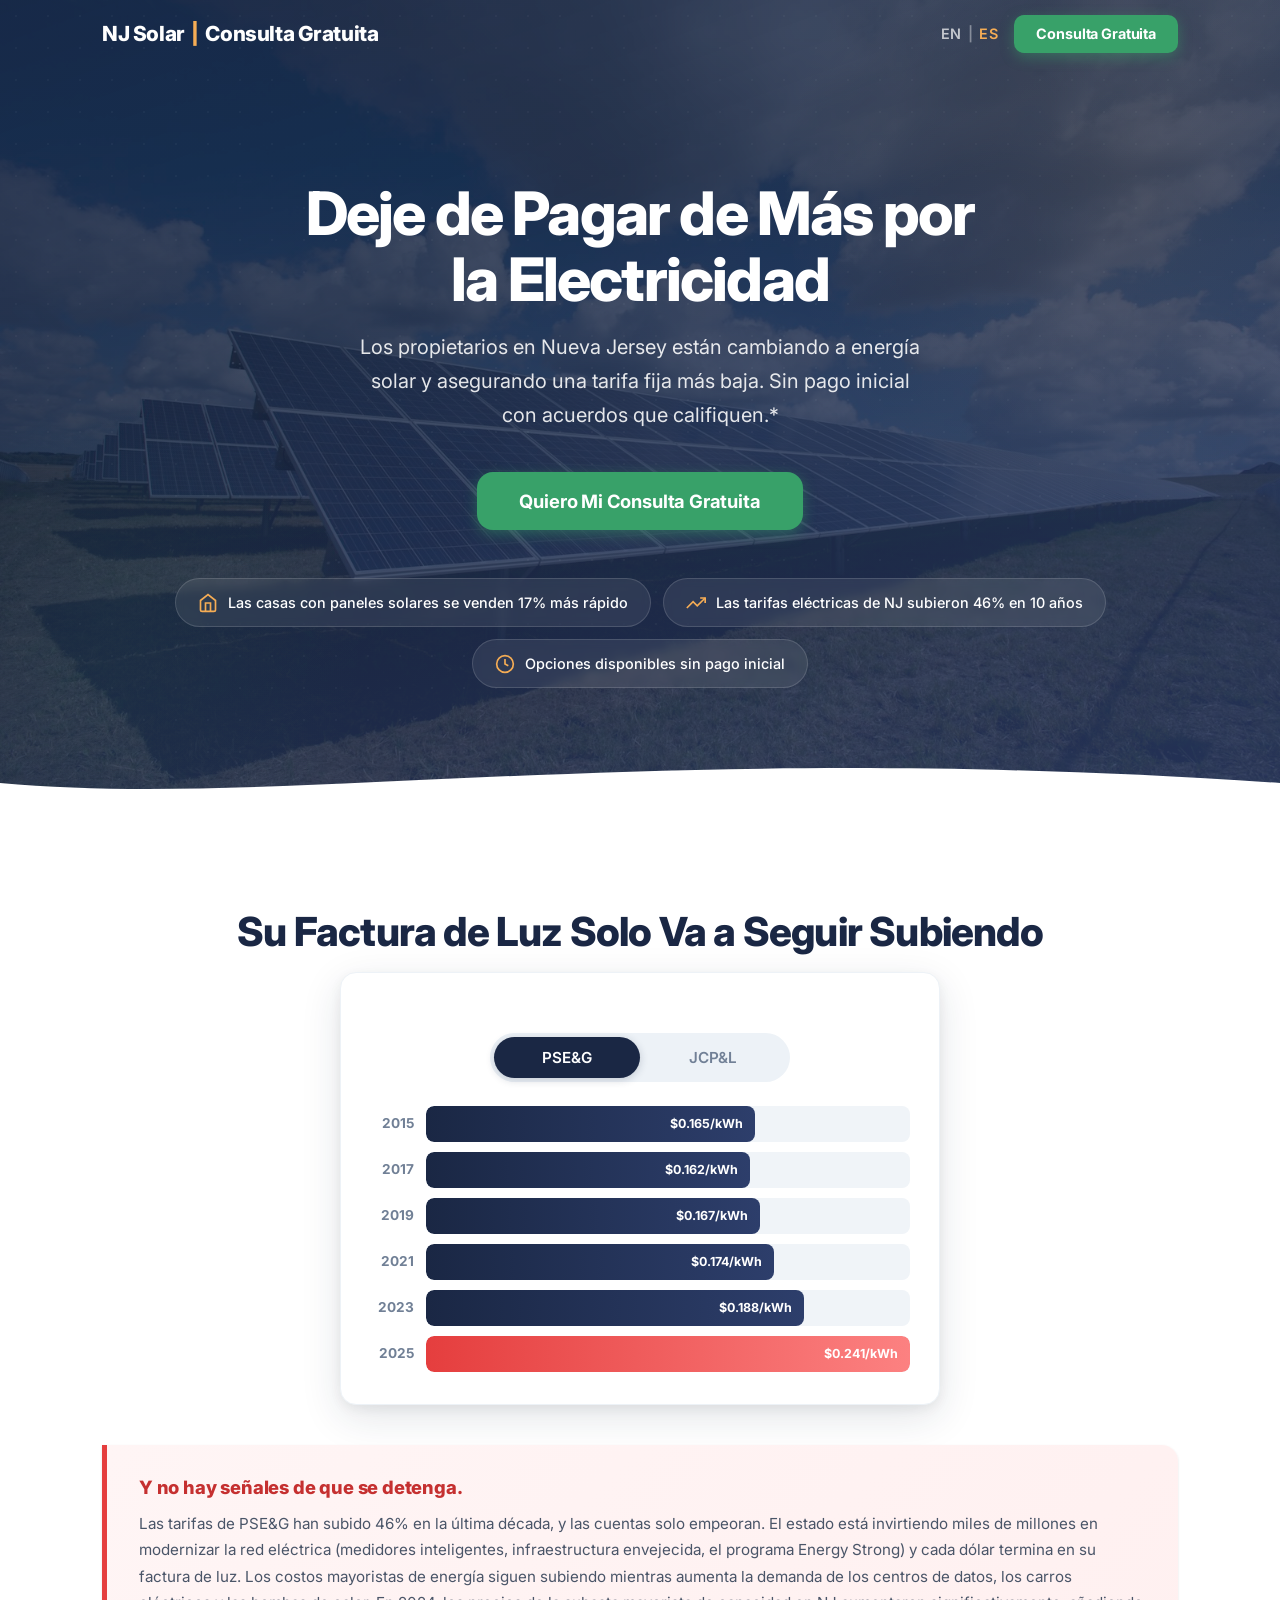
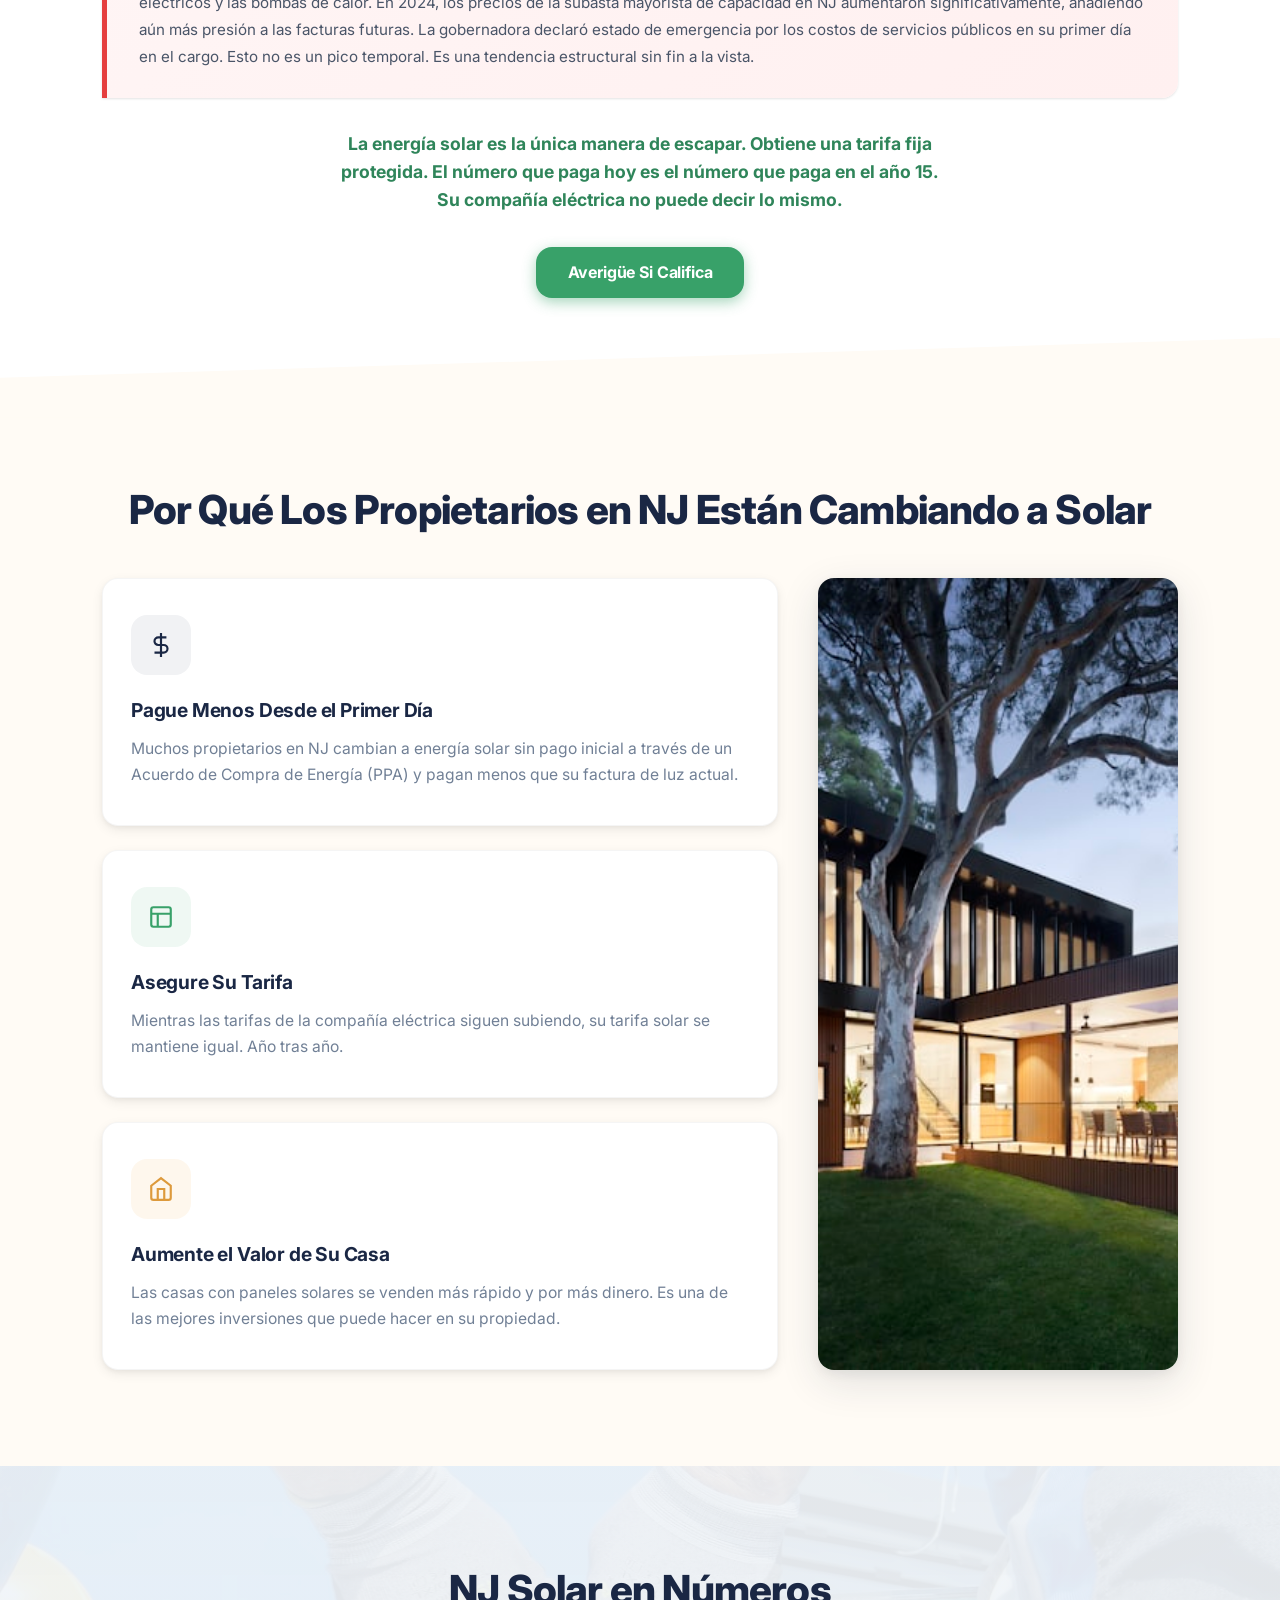
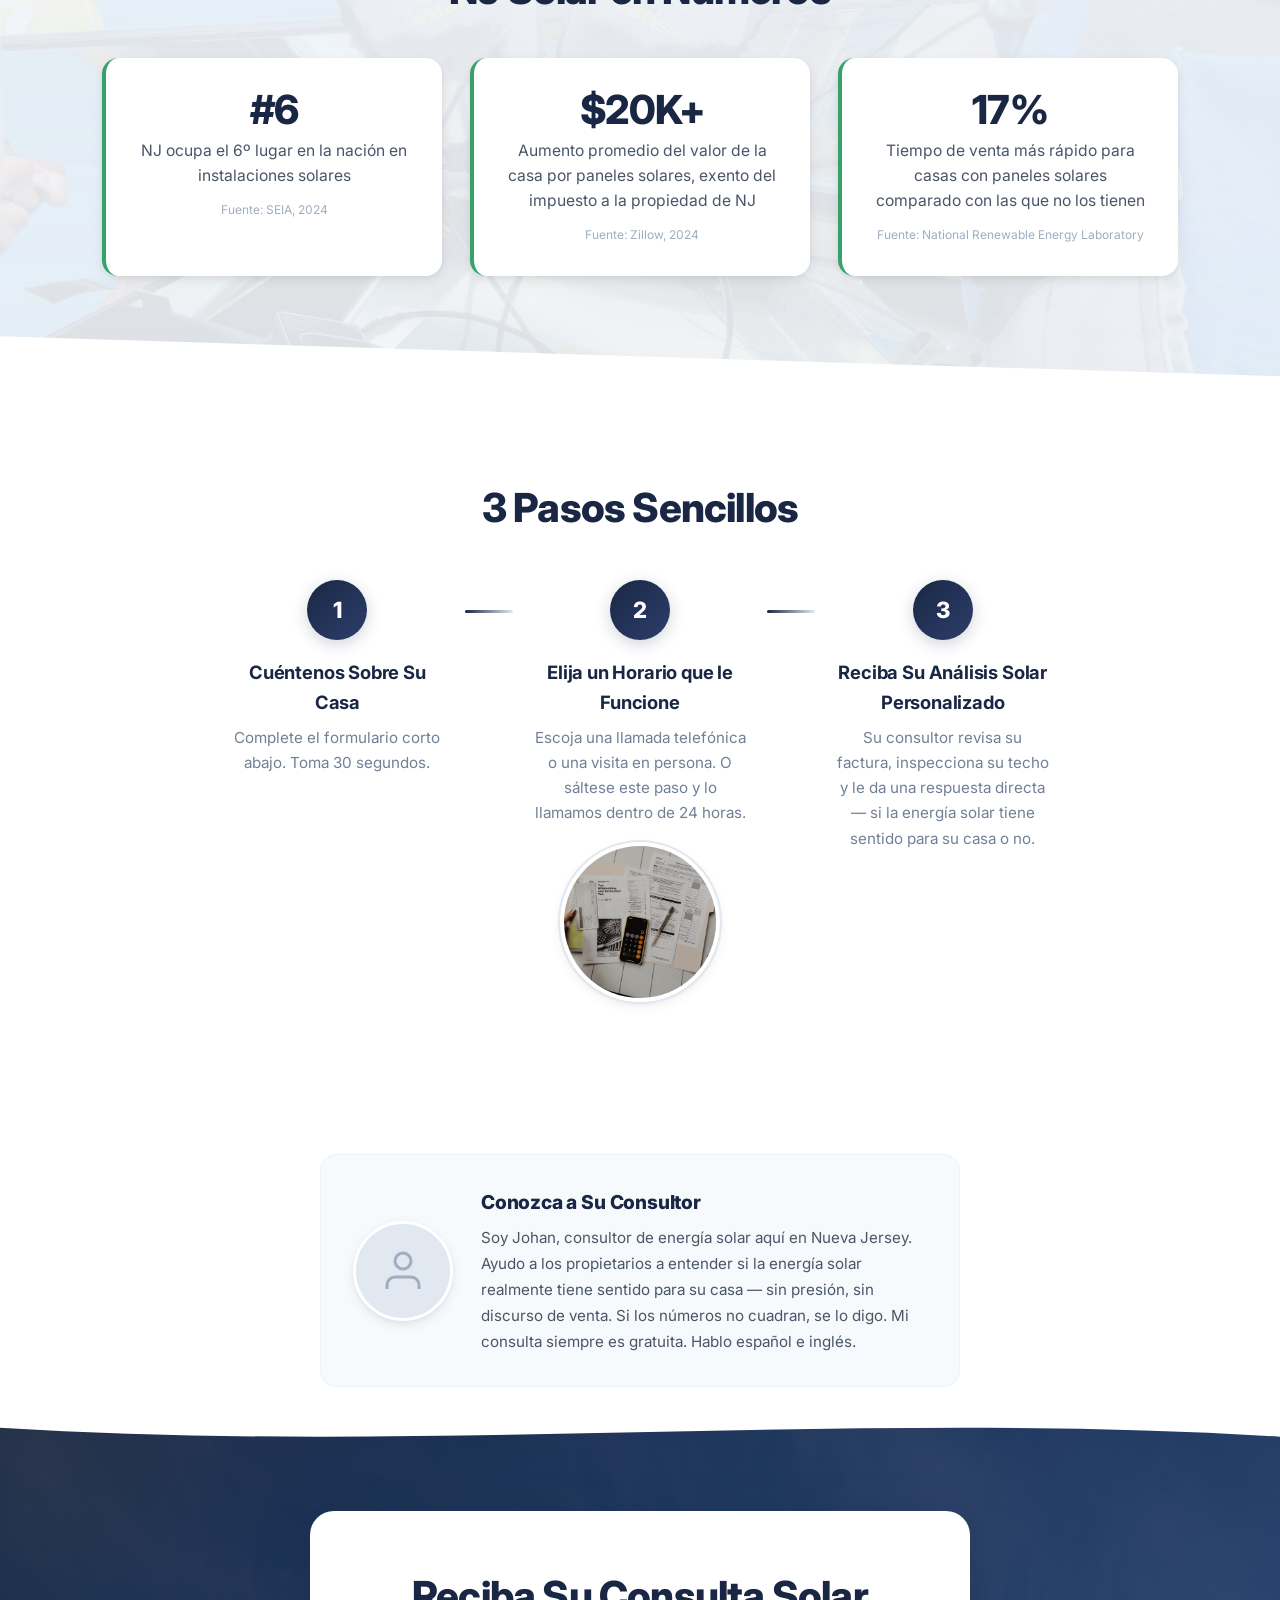
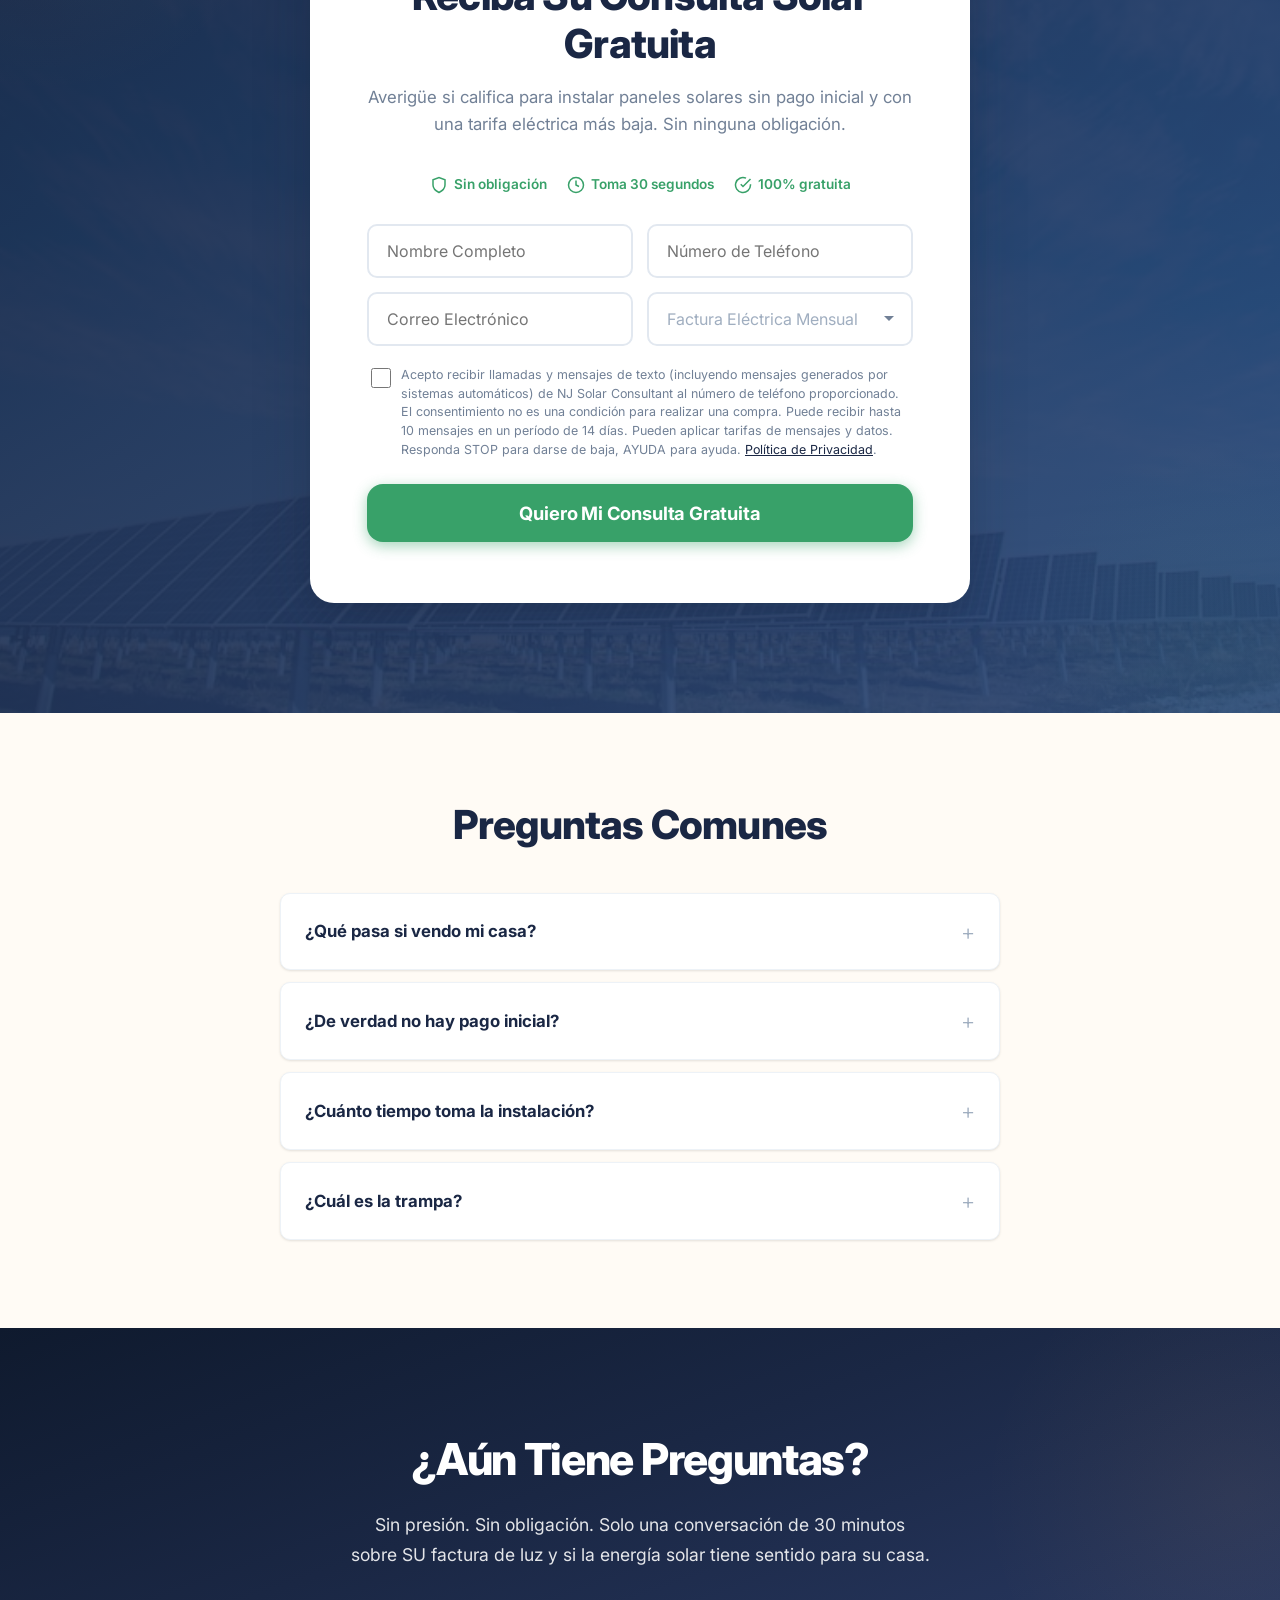
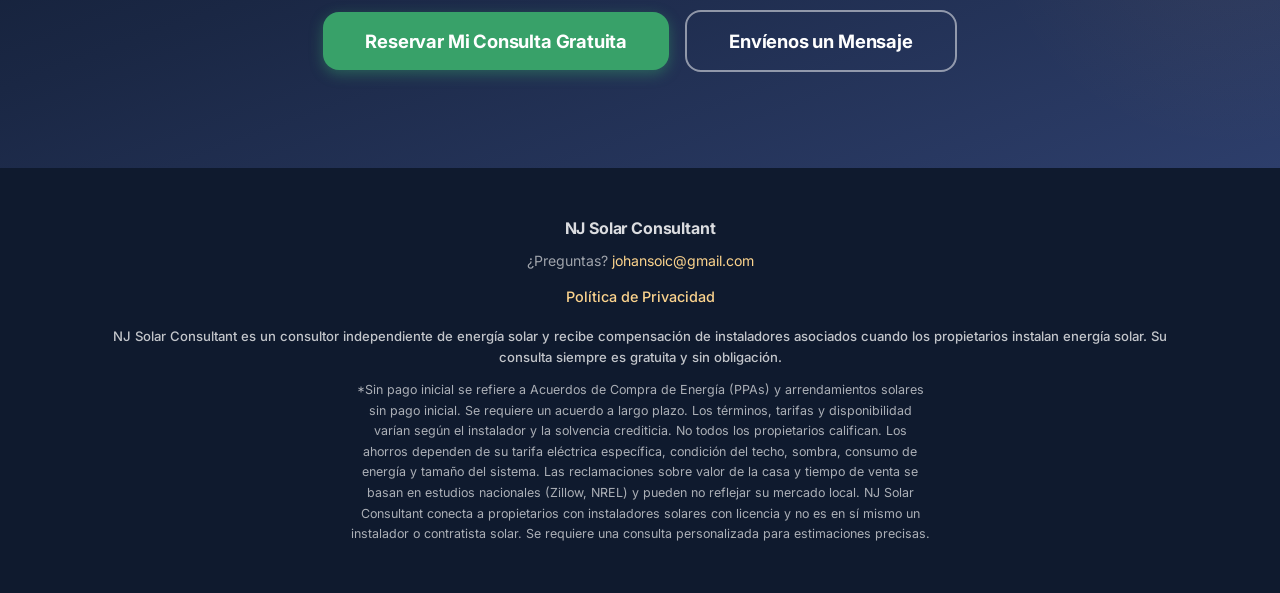
==== website/index-es.html @ 8b745748 "Initial commit: NJ Solar Lead Gen Live site at timely-sherbet-f1872d.netlify.app. Bilingual EN/ES la" ====
<!DOCTYPE html>
<html lang="es">
<head>
  <meta charset="UTF-8">
  <meta name="viewport" content="width=device-width, initial-scale=1.0">
  <title>Deje de Pagar de Más por la Electricidad | NJ Solar Consultant</title>
  <meta name="description" content="Propietarios en Nueva Jersey están cambiando a energía solar y asegurando tarifas eléctricas más bajas. Consulta gratuita, sin obligación.">
  <meta property="og:title" content="Deje de Pagar de Más por la Electricidad | NJ Solar">
  <meta property="og:description" content="Propietarios en Nueva Jersey están cambiando a energía solar y asegurando tarifas eléctricas más bajas.">
  <meta property="og:type" content="website">
  <meta name="twitter:card" content="summary_large_image">
  <link rel="alternate" hreflang="en" href="index.html">
  <link rel="alternate" hreflang="es" href="index-es.html">
  <link rel="icon" href="data:image/svg+xml,<svg xmlns='http://www.w3.org/2000/svg' viewBox='0 0 100 100'><text y='.9em' font-size='90'>&#9728;</text></svg>">
  <link rel="preconnect" href="https://fonts.googleapis.com">
  <link rel="preconnect" href="https://fonts.gstatic.com" crossorigin>
  <link href="https://fonts.googleapis.com/css2?family=Inter:wght@400;500;600;700;800&display=swap" rel="stylesheet">
  <link rel="stylesheet" href="styles.css">
  <link rel="preload" as="image" href="images/hero-solar.jpg">
</head>
<body>

  <!-- ========== STICKY HEADER ========== -->
  <header class="header" id="header">
    <div class="container header__inner">
      <div class="header__brand">NJ Solar <span class="header__brand-sep">|</span> Consulta Gratuita</div>
      <div class="header__actions">
        <div class="lang-toggle">
          <a href="index.html" class="lang-toggle__link">EN</a>
          <span class="lang-toggle__sep">|</span>
          <span class="lang-toggle__active">ES</span>
        </div>
        <a href="#lead-form" class="btn btn--cta btn--sm">Consulta Gratuita</a>
      </div>
    </div>
  </header>

  <!-- ========== HERO ========== -->
  <section class="hero" id="hero">
    <div class="hero__pattern"></div>
    <div class="container hero__content">
      <h1 class="hero__title">Deje de Pagar de Más por la Electricidad</h1>
      <p class="hero__sub">Los propietarios en Nueva Jersey están cambiando a energía solar y asegurando una tarifa fija más baja. Sin pago inicial con acuerdos que califiquen.*</p>
      <a href="#lead-form" class="btn btn--cta btn--lg">Quiero Mi Consulta Gratuita</a>
      <div class="trust-stats">
        <div class="trust-stat">
          <svg class="trust-stat__icon" viewBox="0 0 24 24" fill="none" stroke="currentColor" stroke-width="2"><path d="M3 9l9-7 9 7v11a2 2 0 0 1-2 2H5a2 2 0 0 1-2-2z"/><polyline points="9 22 9 12 15 12 15 22"/></svg>
          <span>Las casas con paneles solares se venden 17% más rápido</span>
        </div>
        <div class="trust-stat">
          <svg class="trust-stat__icon" viewBox="0 0 24 24" fill="none" stroke="currentColor" stroke-width="2"><polyline points="23 6 13.5 15.5 8.5 10.5 1 18"/><polyline points="17 6 23 6 23 12"/></svg>
          <span>Las tarifas eléctricas de NJ subieron 46% en 10 años</span>
        </div>
        <div class="trust-stat">
          <svg class="trust-stat__icon" viewBox="0 0 24 24" fill="none" stroke="currentColor" stroke-width="2"><circle cx="12" cy="12" r="10"/><path d="M12 6v6l4 2"/></svg>
          <span>Opciones disponibles sin pago inicial</span>
        </div>
      </div>
    </div>
    <div class="hero__divider">
      <svg viewBox="0 0 1440 90" preserveAspectRatio="none" fill="#ffffff"><path d="M0,64 C320,90 720,20 1440,64 L1440,90 L0,90 Z"/></svg>
    </div>
  </section>

  <!-- ========== PROBLEM SECTION ========== -->
  <section class="problem" id="problem">
    <div class="container">
      <h2 class="section-title fade-in-up">Su Factura de Luz Solo Va a Seguir Subiendo</h2>
      <div class="rate-chart-card fade-in-up">
        <div class="utility-toggle">
          <button class="utility-toggle__btn utility-toggle__btn--active" data-utility="pseg">PSE&amp;G</button>
          <button class="utility-toggle__btn" data-utility="jcpl">JCP&amp;L</button>
        </div>
        <div class="rate-chart" id="rateChart"></div>
      </div>
      <div class="problem__explainer fade-in-up">
        <h3 class="problem__explainer-title">Y no hay señales de que se detenga.</h3>
        <p class="problem__explainer-text">Las tarifas de PSE&amp;G han subido 46% en la última década, y las cuentas solo empeoran. El estado está invirtiendo miles de millones en modernizar la red eléctrica (medidores inteligentes, infraestructura envejecida, el programa Energy Strong) y cada dólar termina en su factura de luz. Los costos mayoristas de energía siguen subiendo mientras aumenta la demanda de los centros de datos, los carros eléctricos y las bombas de calor. En 2024, los precios de la subasta mayorista de capacidad en NJ aumentaron significativamente, añadiendo aún más presión a las facturas futuras. La gobernadora declaró estado de emergencia por los costos de servicios públicos en su primer día en el cargo. Esto no es un pico temporal. Es una tendencia estructural sin fin a la vista.</p>
      </div>
      <p class="problem__lockline fade-in-up">La energía solar es la única manera de escapar. Obtiene una tarifa fija protegida. El número que paga hoy es el número que paga en el año 15. Su compañía eléctrica no puede decir lo mismo.</p>
      <div class="problem__cta-wrap fade-in-up">
        <a href="#lead-form" class="btn btn--cta">Averigüe Si Califica</a>
      </div>
    </div>
  </section>

  <!-- ========== BENEFITS ========== -->
  <section class="benefits" id="benefits">
    <div class="container">
      <h2 class="section-title fade-in-up">Por Qué Los Propietarios en NJ Están Cambiando a Solar</h2>
      <div class="benefits__layout">
        <div class="benefits__cards">
          <div class="benefit-card fade-in-up delay-1">
            <div class="benefit-card__icon">
              <svg viewBox="0 0 24 24" fill="none" stroke="currentColor" stroke-width="2"><line x1="12" y1="1" x2="12" y2="23"/><path d="M17 5H9.5a3.5 3.5 0 0 0 0 7h5a3.5 3.5 0 0 1 0 7H6"/></svg>
            </div>
            <h3>Pague Menos Desde el Primer Día</h3>
            <p>Muchos propietarios en NJ cambian a energía solar sin pago inicial a través de un Acuerdo de Compra de Energía (PPA) y pagan menos que su factura de luz actual.</p>
          </div>
          <div class="benefit-card fade-in-up delay-2">
            <div class="benefit-card__icon benefit-card__icon--green">
              <svg viewBox="0 0 24 24" fill="none" stroke="currentColor" stroke-width="2"><rect x="3" y="3" width="18" height="18" rx="2"/><path d="M3 9h18"/><path d="M9 21V9"/></svg>
            </div>
            <h3>Asegure Su Tarifa</h3>
            <p>Mientras las tarifas de la compañía eléctrica siguen subiendo, su tarifa solar se mantiene igual. Año tras año.</p>
          </div>
          <div class="benefit-card fade-in-up delay-3">
            <div class="benefit-card__icon benefit-card__icon--gold">
              <svg viewBox="0 0 24 24" fill="none" stroke="currentColor" stroke-width="2"><path d="M3 9l9-7 9 7v11a2 2 0 0 1-2 2H5a2 2 0 0 1-2-2z"/><polyline points="9 22 9 12 15 12 15 22"/></svg>
            </div>
            <h3>Aumente el Valor de Su Casa</h3>
            <p>Las casas con paneles solares se venden más rápido y por más dinero. Es una de las mejores inversiones que puede hacer en su propiedad.</p>
          </div>
        </div>
        <div class="benefits__image fade-in-up">
          <img src="images/family-home.jpg" alt="Casa en Nueva Jersey con paneles solares instalados en el techo" loading="lazy">
        </div>
      </div>
    </div>
  </section>

  <!-- ========== NJ SOLAR STATS ========== -->
  <section class="social-proof" id="stats">
    <div class="container">
      <h2 class="section-title fade-in-up">NJ Solar en Números</h2>
      <div class="testimonials">
        <div class="testimonial-card stat-card fade-in-up delay-1">
          <p class="stat-card__number">#6</p>
          <p class="stat-card__label">NJ ocupa el 6º lugar en la nación en instalaciones solares</p>
          <p class="stat-card__source">Fuente: SEIA, 2024</p>
        </div>
        <div class="testimonial-card stat-card fade-in-up delay-2">
          <p class="stat-card__number">$20K+</p>
          <p class="stat-card__label">Aumento promedio del valor de la casa por paneles solares, exento del impuesto a la propiedad de NJ</p>
          <p class="stat-card__source">Fuente: Zillow, 2024</p>
        </div>
        <div class="testimonial-card stat-card fade-in-up delay-3">
          <p class="stat-card__number">17%</p>
          <p class="stat-card__label">Tiempo de venta más rápido para casas con paneles solares comparado con las que no los tienen</p>
          <p class="stat-card__source">Fuente: National Renewable Energy Laboratory</p>
        </div>
      </div>
    </div>
  </section>

  <!-- ========== HOW IT WORKS ========== -->
  <section class="how-it-works" id="how-it-works">
    <div class="container">
      <h2 class="section-title fade-in-up">3 Pasos Sencillos</h2>
      <div class="steps">
        <div class="step fade-in-up delay-1">
          <div class="step__number">1</div>
          <h3 class="step__title">Cuéntenos Sobre Su Casa</h3>
          <p class="step__desc">Complete el formulario corto abajo. Toma 30 segundos.</p>
        </div>
        <div class="step__connector" aria-hidden="true"></div>
        <div class="step fade-in-up delay-2">
          <div class="step__number">2</div>
          <h3 class="step__title">Elija un Horario que le Funcione</h3>
          <p class="step__desc">Escoja una llamada telefónica o una visita en persona. O sáltese este paso y lo llamamos dentro de 24 horas.</p>
          <img src="images/bill-review.jpg" alt="Revisando factura de electricidad y opciones de ahorro con energía solar" class="step__image" loading="lazy">
        </div>
        <div class="step__connector" aria-hidden="true"></div>
        <div class="step fade-in-up delay-3">
          <div class="step__number">3</div>
          <h3 class="step__title">Reciba Su Análisis Solar Personalizado</h3>
          <p class="step__desc">Su consultor revisa su factura, inspecciona su techo y le da una respuesta directa — si la energía solar tiene sentido para su casa o no.</p>
        </div>
      </div>
    </div>
  </section>

  <!-- ========== MEET YOUR CONSULTANT ========== -->
  <section class="meet-consultant" id="meet-consultant">
    <div class="container">
      <div class="meet-consultant__card fade-in-up">
        <div class="meet-consultant__photo">
          <div class="meet-consultant__placeholder">
            <svg viewBox="0 0 24 24" fill="none" stroke="currentColor" stroke-width="1.5" width="48" height="48"><path d="M20 21v-2a4 4 0 0 0-4-4H8a4 4 0 0 0-4 4v2"/><circle cx="12" cy="7" r="4"/></svg>
          </div>
        </div>
        <div class="meet-consultant__info">
          <h2 class="meet-consultant__name">Conozca a Su Consultor</h2>
          <p class="meet-consultant__bio">Soy Johan, consultor de energía solar aquí en Nueva Jersey. Ayudo a los propietarios a entender si la energía solar realmente tiene sentido para su casa — sin presión, sin discurso de venta. Si los números no cuadran, se lo digo. Mi consulta siempre es gratuita. Hablo español e inglés.</p>
        </div>
      </div>
    </div>
  </section>

  <!-- ========== LEAD CAPTURE FORM ========== -->
  <section class="lead-form-section" id="lead-form">
    <div class="section-wave">
      <svg viewBox="0 0 1440 90" preserveAspectRatio="none" fill="#ffffff"><path d="M0,32 C480,80 960,0 1440,48 L1440,0 L0,0 Z"/></svg>
    </div>
    <div class="container">
      <div class="lead-form-wrapper fade-in-up">
        <h2 class="section-title">Reciba Su Consulta Solar Gratuita</h2>
        <p class="lead-form__sub">Averigüe si califica para instalar paneles solares sin pago inicial y con una tarifa eléctrica más baja. Sin ninguna obligación.</p>
        <div class="trust-badges">
          <div class="trust-badge">
            <svg viewBox="0 0 24 24" fill="none" stroke="currentColor" stroke-width="2" width="18" height="18"><path d="M12 22s8-4 8-10V5l-8-3-8 3v7c0 6 8 10 8 10z"/></svg>
            Sin obligación
          </div>
          <div class="trust-badge">
            <svg viewBox="0 0 24 24" fill="none" stroke="currentColor" stroke-width="2" width="18" height="18"><circle cx="12" cy="12" r="10"/><path d="M12 6v6l4 2"/></svg>
            Toma 30 segundos
          </div>
          <div class="trust-badge">
            <svg viewBox="0 0 24 24" fill="none" stroke="currentColor" stroke-width="2" width="18" height="18"><path d="M22 11.08V12a10 10 0 1 1-5.93-9.14"/><polyline points="22 4 12 14.01 9 11.01"/></svg>
            100% gratuita
          </div>
        </div>
        <form id="leadForm" novalidate>
          <input type="hidden" name="language" id="formLanguage" value="es">
          <div style="position:absolute;left:-9999px;" aria-hidden="true">
            <input type="text" name="website" id="formWebsite" tabindex="-1" autocomplete="off">
          </div>
          <div class="form-row">
            <div class="form-group">
              <label for="formName" class="sr-only">Nombre Completo</label>
              <input type="text" id="formName" name="name" class="input" placeholder="Nombre Completo" required autocomplete="name" maxlength="100">
            </div>
            <div class="form-group">
              <label for="formPhone" class="sr-only">Número de Teléfono</label>
              <input type="tel" id="formPhone" name="phone" class="input" placeholder="Número de Teléfono" required autocomplete="tel" maxlength="20">
            </div>
          </div>
          <div class="form-row">
            <div class="form-group">
              <label for="formEmail" class="sr-only">Correo Electrónico</label>
              <input type="email" id="formEmail" name="email" class="input" placeholder="Correo Electrónico" required autocomplete="email" maxlength="254">
            </div>
            <div class="form-group">
              <label for="formBill" class="sr-only">Factura Eléctrica Mensual</label>
              <select id="formBill" name="monthlyBill" class="input" required>
                <option value="" disabled selected>Factura Eléctrica Mensual</option>
                <option value="Under $100">Menos de $100</option>
                <option value="$100-$150">$100 - $150</option>
                <option value="$150-$200">$150 - $200</option>
                <option value="$200-$300">$200 - $300</option>
                <option value="$300-$400">$300 - $400</option>
                <option value="$400+">$400 o más</option>
              </select>
            </div>
          </div>
          <div class="consent-group">
            <label class="consent-label">
              <input type="checkbox" id="tcpaConsent" name="tcpaConsent" required class="consent-checkbox">
              <span class="consent-text">Acepto recibir llamadas y mensajes de texto (incluyendo mensajes generados por sistemas automáticos) de NJ Solar Consultant al número de teléfono proporcionado. El consentimiento no es una condición para realizar una compra. Puede recibir hasta 10 mensajes en un período de 14 días. Pueden aplicar tarifas de mensajes y datos. Responda STOP para darse de baja, AYUDA para ayuda. <a href="privacy.html" class="consent-link">Política de Privacidad</a>.</span>
            </label>
          </div>
          <button type="submit" class="btn btn--cta btn--lg btn--full" id="submitBtn">Quiero Mi Consulta Gratuita</button>
        </form>
        <div class="thank-you" id="thankYou" style="display:none">
          <svg viewBox="0 0 24 24" fill="none" stroke="#38a169" stroke-width="2" width="56" height="56"><circle cx="12" cy="12" r="10"/><polyline points="9 12 12 15 16 10"/></svg>
          <h3>¡Gracias, <span id="thankYouName"></span>!</h3>
          <p class="thank-you__subtitle">Está a un paso de su consulta gratuita. Elija un horario que le funcione:</p>

          <div class="booking-options">
            <a href="YOUR_CALENDLY_PHONE_LINK_ES" target="_blank" rel="noopener" class="booking-card booking-card--primary">
              <div class="booking-card__icon">
                <svg viewBox="0 0 24 24" fill="none" stroke="currentColor" stroke-width="2" width="28" height="28"><path d="M22 16.92v3a2 2 0 0 1-2.18 2 19.79 19.79 0 0 1-8.63-3.07 19.5 19.5 0 0 1-6-6 19.79 19.79 0 0 1-3.07-8.67A2 2 0 0 1 4.11 2h3a2 2 0 0 1 2 1.72 12.84 12.84 0 0 0 .7 2.81 2 2 0 0 1-.45 2.11L8.09 9.91a16 16 0 0 0 6 6l1.27-1.27a2 2 0 0 1 2.11-.45 12.84 12.84 0 0 0 2.81.7A2 2 0 0 1 22 16.92z"/></svg>
              </div>
              <h4 class="booking-card__title">Llamada Telefónica</h4>
              <p class="booking-card__duration">15 minutos</p>
              <p class="booking-card__desc">Conversación rápida sobre su factura y opciones. Sin presión.</p>
            </a>
            <a href="YOUR_CALENDLY_INPERSON_LINK_ES" target="_blank" rel="noopener" class="booking-card">
              <div class="booking-card__icon">
                <svg viewBox="0 0 24 24" fill="none" stroke="currentColor" stroke-width="2" width="28" height="28"><path d="M3 9l9-7 9 7v11a2 2 0 0 1-2 2H5a2 2 0 0 1-2-2z"/><polyline points="9 22 9 12 15 12 15 22"/></svg>
              </div>
              <h4 class="booking-card__title">Visita en Persona</h4>
              <p class="booking-card__duration">30 minutos</p>
              <p class="booking-card__desc">Consulta completa en su casa con inspección del techo.</p>
            </a>
          </div>

          <div class="thank-you__fallback">
            <p>¿Prefiere no agendar en línea? No hay problema.<br>Johan lo llamará dentro de 24 horas.</p>
            <p class="thank-you__tip">Tenga a mano una factura reciente de electricidad — hace la conversación mucho más útil.</p>
          </div>
        </div>
      </div>
    </div>
  </section>

  <!-- ========== FAQ ========== -->
  <section class="faq" id="faq">
    <div class="container">
      <h2 class="section-title fade-in-up">Preguntas Comunes</h2>
      <div class="faq__list">
        <details class="faq__item fade-in-up delay-1">
          <summary class="faq__question">¿Qué pasa si vendo mi casa?</summary>
          <div class="faq__answer">Los paneles solares agregan en promedio $20,000 al valor de su casa en NJ, y el estado exonera ese aumento del impuesto a la propiedad. Las casas con paneles solares se venden 17% más rápido. Los paneles y la garantía se transfieren al nuevo propietario.</div>
        </details>
        <details class="faq__item fade-in-up delay-2">
          <summary class="faq__question">¿De verdad no hay pago inicial?</summary>
          <div class="faq__answer">Con un Acuerdo de Compra de Energía (PPA) o un arrendamiento solar, no hay pago inicial. La empresa solar instala y mantiene los paneles, y usted les paga por la electricidad a una tarifa más baja que la de su compañía eléctrica. Esto involucra un acuerdo a largo plazo, típicamente de 20 a 25 años. La consulta en sí es completamente gratuita y sin ninguna obligación. Si la energía solar no tiene sentido para su casa, se lo diremos.</div>
        </details>
        <details class="faq__item fade-in-up delay-3">
          <summary class="faq__question">¿Cuánto tiempo toma la instalación?</summary>
          <div class="faq__answer">La consulta toma unos 30 minutos. Si decide proceder, los permisos, la instalación y la conexión con la compañía eléctrica normalmente toman entre 6 y 10 semanas en total. El trabajo en el techo se hace en 1 o 2 días.</div>
        </details>
        <details class="faq__item fade-in-up delay-3">
          <summary class="faq__question">¿Cuál es la trampa?</summary>
          <div class="faq__answer">La empresa solar paga la instalación porque gana dinero vendiéndole electricidad a una tarifa más baja que la compañía eléctrica. Su consultor recibe compensación por conectarlo con opciones solares. Usted no paga nada a nadie a menos que decida instalar solar, y la consulta en sí siempre es gratuita y sin obligación.</div>
        </details>
      </div>
    </div>
  </section>

  <!-- ========== FINAL CTA ========== -->
  <section class="final-cta" id="final-cta">
    <div class="container">
      <h2 class="final-cta__title">¿Aún Tiene Preguntas?</h2>
      <p class="final-cta__sub">Sin presión. Sin obligación. Solo una conversación de 30 minutos sobre SU factura de luz y si la energía solar tiene sentido para su casa.</p>
      <div class="final-cta__buttons">
        <a href="#lead-form" class="btn btn--cta btn--lg">Reservar Mi Consulta Gratuita</a>
        <a href="sms:+12012753380" class="btn btn--outline btn--lg">Envíenos un Mensaje</a>
      </div>
    </div>
  </section>

  <!-- ========== FOOTER ========== -->
  <footer class="footer">
    <div class="container">
      <p class="footer__brand">NJ Solar Consultant</p>
      <p class="footer__contact">¿Preguntas? <a href="mailto:johansoic@gmail.com" style="color:var(--accent-light);">johansoic@gmail.com</a></p>
      <div class="footer__links">
        <a href="privacy.html">Política de Privacidad</a>
      </div>
      <p class="footer__disclosure">NJ Solar Consultant es un consultor independiente de energía solar y recibe compensación de instaladores asociados cuando los propietarios instalan energía solar. Su consulta siempre es gratuita y sin obligación.</p>
      <p class="footer__disclaimer">*Sin pago inicial se refiere a Acuerdos de Compra de Energía (PPAs) y arrendamientos solares sin pago inicial. Se requiere un acuerdo a largo plazo. Los términos, tarifas y disponibilidad varían según el instalador y la solvencia crediticia. No todos los propietarios califican. Los ahorros dependen de su tarifa eléctrica específica, condición del techo, sombra, consumo de energía y tamaño del sistema. Las reclamaciones sobre valor de la casa y tiempo de venta se basan en estudios nacionales (Zillow, NREL) y pueden no reflejar su mercado local. NJ Solar Consultant conecta a propietarios con instaladores solares con licencia y no es en sí mismo un instalador o contratista solar. Se requiere una consulta personalizada para estimaciones precisas.</p>
    </div>
  </footer>

  <!-- Sticky mobile CTA bar -->
  <div class="mobile-cta-bar" id="mobileCta">
    <a href="sms:+12012753380" class="mobile-cta-bar__call">
      <svg viewBox="0 0 24 24" fill="none" stroke="currentColor" stroke-width="2" width="18" height="18"><path d="M21 15a2 2 0 0 1-2 2H7l-4 4V5a2 2 0 0 1 2-2h14a2 2 0 0 1 2 2z"/></svg>
      Mensaje
    </a>
    <a href="#lead-form" class="mobile-cta-bar__form">Consulta Gratuita</a>
  </div>

  <script src="main.js"></script>
</body>
</html>
---- website/styles.css ----
/* ========================================
   NJ Solar Lead Gen — styles.css
   Premium visual redesign
   Mobile-first, lead generation focused
   ======================================== */

/* ---------- Reset & Base ---------- */
*, *::before, *::after { box-sizing: border-box; margin: 0; padding: 0; }

:root {
  --primary:        #1a2744;
  --primary-light:  #2d3e6b;
  --primary-dark:   #0f1a2e;
  --cta:            #38a169;
  --cta-hover:      #2f855a;
  --cta-glow:       rgba(56, 161, 105, .45);
  --accent:         #f6ad55;
  --accent-light:   #fbd38d;
  --warm-bg:        #fffbf5;
  --cool-bg:        #f0f4f8;
  --white:          #ffffff;
  --gray-50:        #f7fafc;
  --gray-100:       #edf2f7;
  --gray-200:       #e2e8f0;
  --gray-300:       #cbd5e0;
  --gray-400:       #a0aec0;
  --gray-600:       #718096;
  --gray-700:       #4a5568;
  --gray-800:       #2d3748;
  --gray-900:       #1a202c;
  --form-bg:        linear-gradient(135deg, var(--primary) 0%, #2d4a7a 100%);
  --radius:         16px;
  --radius-sm:      10px;
  --radius-xs:      6px;
  --shadow:         0 1px 3px rgba(0,0,0,.08), 0 1px 2px rgba(0,0,0,.04);
  --shadow-md:      0 4px 12px rgba(0,0,0,.07), 0 2px 4px rgba(0,0,0,.04);
  --shadow-lg:      0 12px 40px rgba(26, 39, 68, .12), 0 4px 12px rgba(0,0,0,.06);
  --shadow-xl:      0 20px 60px rgba(26, 39, 68, .18), 0 8px 20px rgba(0,0,0,.08);
  --shadow-warm:    0 12px 40px rgba(246, 173, 85, .12), 0 4px 12px rgba(0,0,0,.05);
  --transition:     .3s cubic-bezier(.4, 0, .2, 1);
  --transition-slow: .6s cubic-bezier(.4, 0, .2, 1);
}

html { scroll-behavior: smooth; -webkit-text-size-adjust: 100%; }

body {
  font-family: 'Inter', -apple-system, BlinkMacSystemFont, 'Segoe UI', Roboto, sans-serif;
  color: var(--gray-800);
  background: var(--white);
  line-height: 1.6;
  -webkit-font-smoothing: antialiased;
  -moz-osx-font-smoothing: grayscale;
  overflow-x: hidden;
}

img { max-width: 100%; display: block; }
a { color: inherit; text-decoration: none; }

.sr-only {
  position: absolute;
  width: 1px;
  height: 1px;
  padding: 0;
  margin: -1px;
  overflow: hidden;
  clip: rect(0,0,0,0);
  white-space: nowrap;
  border: 0;
}

/* ---------- Container ---------- */
.container {
  width: 100%;
  max-width: 1140px;
  margin: 0 auto;
  padding: 0 20px;
}

/* ---------- Typography ---------- */
.section-title {
  font-size: 1.85rem;
  font-weight: 800;
  color: var(--primary);
  text-align: center;
  margin-bottom: 16px;
  line-height: 1.2;
  letter-spacing: -0.02em;
}

/* ---------- Section Dividers (angled) ---------- */
.section-divider {
  position: relative;
}
.section-divider::after {
  content: '';
  position: absolute;
  bottom: -40px;
  left: 0;
  right: 0;
  height: 80px;
  z-index: 2;
  pointer-events: none;
}
.section-divider--wave::after {
  background: url("data:image/svg+xml,%3Csvg xmlns='http://www.w3.org/2000/svg' viewBox='0 0 1440 80'%3E%3Cpath fill='%23ffffff' d='M0,48 C360,80 720,0 1440,48 L1440,80 L0,80 Z'/%3E%3C/svg%3E") no-repeat center bottom;
  background-size: 100% 100%;
}

/* ---------- Scroll Animations ---------- */
.fade-in-up {
  opacity: 0;
  transform: translateY(30px);
  transition: opacity 0.6s ease, transform 0.6s ease;
}
.fade-in-up.visible {
  opacity: 1;
  transform: translateY(0);
}
.fade-in-up.delay-1 { transition-delay: 0.1s; }
.fade-in-up.delay-2 { transition-delay: 0.2s; }
.fade-in-up.delay-3 { transition-delay: 0.3s; }

/* ---------- Buttons ---------- */
.btn {
  display: inline-flex;
  align-items: center;
  justify-content: center;
  gap: 8px;
  font-family: inherit;
  font-weight: 700;
  font-size: 1rem;
  border: none;
  border-radius: var(--radius);
  cursor: pointer;
  transition: all var(--transition);
  padding: 16px 32px;
  text-align: center;
  line-height: 1.2;
  letter-spacing: -0.01em;
  position: relative;
}

.btn--cta {
  background: var(--cta);
  color: var(--white);
  box-shadow: 0 4px 14px var(--cta-glow);
}
.btn--cta:hover {
  background: var(--cta-hover);
  transform: translateY(-2px);
  box-shadow: 0 8px 24px var(--cta-glow);
}
.btn--cta:active {
  transform: translateY(0);
  box-shadow: 0 2px 8px var(--cta-glow);
}

.btn--outline {
  background: transparent;
  color: var(--white);
  border: 2px solid rgba(255,255,255,.5);
}
.btn--outline:hover {
  background: rgba(255,255,255,.12);
  border-color: var(--white);
  transform: translateY(-2px);
}

.btn--sm { font-size: .9rem; padding: 10px 22px; border-radius: var(--radius-sm); }
.btn--lg { font-size: 1.15rem; padding: 18px 42px; }
.btn--full { width: 100%; }

/* ---------- Inputs ---------- */
.input {
  width: 100%;
  padding: 15px 18px;
  font-family: inherit;
  font-size: 1rem;
  border: 2px solid var(--gray-200);
  border-radius: var(--radius-sm);
  background: var(--white);
  color: var(--gray-800);
  transition: border-color var(--transition), box-shadow var(--transition);
  outline: none;
  -webkit-appearance: none;
  appearance: none;
}
.input:focus {
  border-color: var(--cta);
  box-shadow: 0 0 0 4px rgba(56, 161, 105, .12);
}
.input:hover:not(:focus) {
  border-color: var(--gray-300);
}

select.input {
  background-image: url("data:image/svg+xml,%3Csvg xmlns='http://www.w3.org/2000/svg' width='12' height='12' viewBox='0 0 12 12'%3E%3Cpath fill='%23718096' d='M6 8L1 3h10z'/%3E%3C/svg%3E");
  background-repeat: no-repeat;
  background-position: right 16px center;
  padding-right: 40px;
}
select.input:invalid,
select.input option[value=""] {
  color: var(--gray-400);
}

/* ========================================
   STICKY HEADER
   ======================================== */
.header {
  position: fixed;
  top: 0;
  left: 0;
  right: 0;
  z-index: 1000;
  background: transparent;
  padding: 0;
  transition: background var(--transition), box-shadow var(--transition), backdrop-filter var(--transition);
}
.header--scrolled {
  background: rgba(255,255,255,.97);
  backdrop-filter: blur(12px);
  -webkit-backdrop-filter: blur(12px);
  box-shadow: 0 1px 20px rgba(26, 39, 68, .08);
}
.header--scrolled .header__brand {
  color: var(--primary);
}
.header--scrolled .btn--cta {
  background: var(--cta);
  color: var(--white);
}
.header__inner {
  display: flex;
  align-items: center;
  justify-content: space-between;
  height: 68px;
}
.header__brand {
  font-size: 1.3rem;
  font-weight: 800;
  color: var(--white);
  letter-spacing: -0.02em;
  transition: color var(--transition);
}
.header__brand-sep {
  color: var(--accent);
  margin: 0 3px;
}

/* Language Toggle */
.header__actions {
  display: flex;
  align-items: center;
  gap: 16px;
}
.lang-toggle {
  display: flex;
  align-items: center;
  gap: 6px;
  font-size: 0.9rem;
  font-weight: 600;
  color: var(--white);
  letter-spacing: 0.5px;
}
.header--scrolled .lang-toggle {
  color: var(--primary);
}
.lang-toggle__active {
  color: var(--accent);
}
.lang-toggle__sep {
  opacity: 0.4;
}
.lang-toggle__link {
  color: inherit;
  opacity: 0.7;
  transition: opacity var(--transition);
}
.lang-toggle__link:hover {
  opacity: 1;
  color: var(--accent);
}
@media (max-width: 640px) {
  .lang-toggle { font-size: 0.8rem; }
  .header__actions { gap: 10px; }
}

/* ========================================
   HERO
   ======================================== */
.hero {
  background: linear-gradient(160deg, rgba(26,39,68,.88) 0%, rgba(26,39,68,.82) 35%, rgba(45,62,107,.82) 100%), url('images/hero-solar.jpg') center/cover no-repeat;
  background-color: var(--primary-dark);
  color: var(--white);
  text-align: center;
  padding: 140px 0 80px;
  position: relative;
  overflow: hidden;
}

/* Decorative radial pattern (solar-inspired) */
.hero::before {
  content: '';
  position: absolute;
  top: -20%;
  right: -15%;
  width: 700px;
  height: 700px;
  border-radius: 50%;
  background: radial-gradient(circle, rgba(246,173,85,.08) 0%, transparent 70%);
  pointer-events: none;
}
.hero::after {
  content: '';
  position: absolute;
  bottom: -10%;
  left: -10%;
  width: 500px;
  height: 500px;
  border-radius: 50%;
  background: radial-gradient(circle, rgba(56,161,105,.06) 0%, transparent 70%);
  pointer-events: none;
}

/* Geometric grid pattern */
.hero__pattern {
  position: absolute;
  inset: 0;
  background-image:
    radial-gradient(rgba(255,255,255,.03) 1px, transparent 1px);
  background-size: 32px 32px;
  pointer-events: none;
}

.hero__content {
  position: relative;
  z-index: 1;
}

.hero__title {
  font-size: 2.5rem;
  font-weight: 800;
  line-height: 1.1;
  margin-bottom: 18px;
  max-width: 720px;
  margin-left: auto;
  margin-right: auto;
  letter-spacing: -0.03em;
}
.hero__sub {
  font-size: 1.15rem;
  opacity: .88;
  margin-bottom: 40px;
  max-width: 560px;
  margin-left: auto;
  margin-right: auto;
  line-height: 1.7;
  font-weight: 400;
}

.trust-stats {
  display: flex;
  flex-direction: column;
  align-items: center;
  gap: 12px;
  margin-top: 48px;
  position: relative;
  z-index: 1;
}
.trust-stat {
  display: inline-flex;
  align-items: center;
  gap: 10px;
  background: rgba(255,255,255,.08);
  border: 1px solid rgba(255,255,255,.14);
  padding: 12px 22px;
  border-radius: 100px;
  font-size: .9rem;
  font-weight: 500;
  backdrop-filter: blur(4px);
  -webkit-backdrop-filter: blur(4px);
  transition: background var(--transition), transform var(--transition);
}
.trust-stat:hover {
  background: rgba(255,255,255,.14);
  transform: translateY(-1px);
}
.trust-stat__icon {
  width: 20px;
  height: 20px;
  flex-shrink: 0;
  color: var(--accent);
}

/* Hero bottom wave divider */
.hero__divider {
  position: absolute;
  bottom: -1px;
  left: 0;
  right: 0;
  line-height: 0;
  z-index: 3;
}
.hero__divider svg {
  width: 100%;
  height: 50px;
  display: block;
}

/* ========================================
   PROBLEM SECTION
   ======================================== */
.problem {
  padding: 80px 0 72px;
  background: var(--white);
  position: relative;
}

/* Rate chart card wrapper */
.rate-chart-card {
  max-width: 600px;
  margin: 0 auto;
  background: var(--white);
  border-radius: var(--radius);
  box-shadow: var(--shadow-lg);
  padding: 32px 28px;
  border: 1px solid var(--gray-100);
}

/* Utility Toggle */
.utility-toggle {
  display: flex;
  justify-content: center;
  gap: 0;
  margin: 28px auto 24px;
  max-width: 300px;
  background: var(--gray-100);
  border-radius: 100px;
  padding: 4px;
}
.utility-toggle__btn {
  flex: 1;
  padding: 11px 24px;
  font-family: inherit;
  font-size: .95rem;
  font-weight: 600;
  border: none;
  border-radius: 100px;
  cursor: pointer;
  background: transparent;
  color: var(--gray-600);
  transition: all var(--transition);
}
.utility-toggle__btn--active {
  background: var(--primary);
  color: var(--white);
  box-shadow: 0 2px 8px rgba(26,39,68,.2);
}
.utility-toggle__btn:hover:not(.utility-toggle__btn--active) {
  color: var(--gray-800);
}

/* Rate chart */
.rate-chart {
  max-width: 540px;
  margin: 0 auto;
  display: flex;
  flex-direction: column;
  gap: 10px;
}
.rate-chart__bar-group {
  display: flex;
  align-items: center;
  gap: 12px;
}
.rate-chart__label {
  width: 44px;
  font-size: .85rem;
  font-weight: 700;
  color: var(--gray-600);
  text-align: right;
  flex-shrink: 0;
}
.rate-chart__track {
  flex: 1;
  background: var(--cool-bg);
  border-radius: 8px;
  height: 36px;
  overflow: hidden;
}
.rate-chart__bar {
  width: var(--bar-width);
  height: 100%;
  background: linear-gradient(90deg, var(--primary) 0%, var(--primary-light) 100%);
  border-radius: 8px;
  display: flex;
  align-items: center;
  justify-content: flex-end;
  padding-right: 12px;
  transform: scaleX(0);
  transform-origin: left;
  transition: transform .6s cubic-bezier(.22, .61, .36, 1);
}
.rate-chart__bar span {
  font-size: .78rem;
  font-weight: 700;
  color: var(--white);
  white-space: nowrap;
}
.rate-chart__bar--highlight {
  background: linear-gradient(90deg, #e53e3e 0%, #fc8181 100%);
}

.problem__explainer {
  margin-top: 2.5rem;
  padding: 1.75rem 2rem;
  background: linear-gradient(135deg, #fff5f5, #fff0f0);
  border-left: 5px solid #e53e3e;
  border-radius: 0 var(--radius) var(--radius) 0;
  box-shadow: var(--shadow);
}

.problem__explainer-title {
  font-size: 1.15rem;
  font-weight: 800;
  color: #c53030;
  margin-bottom: 0.5rem;
  letter-spacing: -0.01em;
}

.problem__explainer-text {
  font-size: 0.95rem;
  line-height: 1.75;
  color: var(--gray-700);
}

.problem__lockline {
  text-align: center;
  font-weight: 700;
  color: var(--cta-hover);
  font-size: 1.1rem;
  margin-top: 32px;
  max-width: 600px;
  margin-left: auto;
  margin-right: auto;
  line-height: 1.6;
}
.problem__cta-wrap {
  text-align: center;
  margin-top: 32px;
}

/* ========================================
   BENEFITS
   ======================================== */
.benefits {
  padding: 88px 0 80px;
  background: var(--warm-bg);
  position: relative;
}

/* Top angled divider */
.benefits::before {
  content: '';
  position: absolute;
  top: -40px;
  left: 0;
  right: 0;
  height: 80px;
  background: var(--warm-bg);
  clip-path: polygon(0 50%, 100% 0, 100% 100%, 0 100%);
  z-index: 2;
}

.benefits__layout {
  display: flex;
  flex-direction: column;
  gap: 32px;
  margin-top: 44px;
}
.benefits__image {
  width: 100%;
  border-radius: var(--radius);
  box-shadow: var(--shadow-lg);
  overflow: hidden;
  order: -1;
}
.benefits__image img {
  width: 100%;
  height: 320px;
  object-fit: cover;
  display: block;
}
.benefits__cards {
  display: flex;
  flex-direction: column;
  gap: 24px;
}
.benefits__grid {
  display: grid;
  grid-template-columns: 1fr;
  gap: 24px;
  margin-top: 44px;
}
.benefit-card {
  background: var(--white);
  padding: 36px 28px;
  border-radius: var(--radius);
  box-shadow: var(--shadow-md);
  border: 1px solid rgba(0,0,0,.04);
  transition: transform var(--transition), box-shadow var(--transition);
  position: relative;
  overflow: hidden;
}
.benefit-card::after {
  content: '';
  position: absolute;
  top: 0;
  left: 0;
  right: 0;
  height: 4px;
  background: var(--primary);
  opacity: 0;
  transition: opacity var(--transition);
}
.benefit-card:nth-child(2)::after { background: var(--cta); }
.benefit-card:nth-child(3)::after { background: var(--accent); }
.benefit-card:hover {
  transform: translateY(-6px);
  box-shadow: var(--shadow-xl);
}
.benefit-card:hover::after {
  opacity: 1;
}
.benefit-card__icon {
  width: 60px;
  height: 60px;
  border-radius: 16px;
  background: rgba(26, 39, 68, .06);
  display: flex;
  align-items: center;
  justify-content: center;
  margin-bottom: 20px;
  color: var(--primary);
  transition: transform var(--transition);
}
.benefit-card:hover .benefit-card__icon {
  transform: scale(1.08);
}
.benefit-card__icon svg { width: 26px; height: 26px; }
.benefit-card__icon--green {
  background: rgba(56, 161, 105, .08);
  color: var(--cta);
}
.benefit-card__icon--gold {
  background: rgba(246, 173, 85, .1);
  color: #dd9a3c;
}
.benefit-card h3 {
  font-size: 1.2rem;
  margin-bottom: 10px;
  color: var(--primary);
  letter-spacing: -0.01em;
  font-weight: 700;
}
.benefit-card p {
  color: var(--gray-600);
  font-size: .98rem;
  line-height: 1.7;
}

/* ========================================
   SOCIAL PROOF
   ======================================== */
.social-proof {
  padding: 88px 0;
  background: linear-gradient(180deg, rgba(240,244,248,.95), rgba(240,244,248,.92)), url('images/solar-roof-aerial.jpg') center/cover no-repeat;
  background-color: var(--cool-bg);
  position: relative;
}
.testimonials {
  display: grid;
  grid-template-columns: 1fr;
  gap: 24px;
  margin-top: 44px;
}
.testimonial-card {
  background: var(--white);
  border: none;
  border-radius: var(--radius);
  padding: 32px 28px;
  box-shadow: var(--shadow-md);
  position: relative;
  border-left: 4px solid var(--accent);
  transition: transform var(--transition), box-shadow var(--transition);
}
.testimonial-card:hover {
  transform: translateY(-3px);
  box-shadow: var(--shadow-lg);
}
.testimonial-card__stars {
  display: flex;
  gap: 3px;
  margin-bottom: 16px;
}
.testimonial-card__stars svg {
  filter: drop-shadow(0 1px 2px rgba(246,173,85,.3));
}
.testimonial-card__quote {
  font-size: 1.05rem;
  font-style: italic;
  color: var(--gray-700);
  margin-bottom: 18px;
  line-height: 1.7;
}
.testimonial-card__author {
  font-weight: 700;
  color: var(--primary);
  font-size: .9rem;
  letter-spacing: -0.01em;
}

/* ========================================
   HOW IT WORKS
   ======================================== */
.how-it-works {
  padding: 88px 0;
  background: var(--white);
  position: relative;
}

/* Top angled divider */
.how-it-works::before {
  content: '';
  position: absolute;
  top: -40px;
  left: 0;
  right: 0;
  height: 80px;
  background: var(--white);
  clip-path: polygon(0 0, 100% 50%, 100% 100%, 0 100%);
  z-index: 2;
}

.steps {
  display: flex;
  flex-direction: column;
  align-items: center;
  gap: 0;
  margin-top: 48px;
  max-width: 480px;
  margin-left: auto;
  margin-right: auto;
}
.step {
  text-align: center;
  padding: 24px 0;
  position: relative;
}
.step__number {
  width: 60px;
  height: 60px;
  border-radius: 50%;
  background: linear-gradient(135deg, var(--primary), var(--primary-light));
  color: var(--white);
  font-size: 1.4rem;
  font-weight: 800;
  display: flex;
  align-items: center;
  justify-content: center;
  margin: 0 auto 18px;
  box-shadow: 0 4px 16px rgba(26, 39, 68, .2);
  position: relative;
  z-index: 1;
}
.step__title {
  font-size: 1.15rem;
  font-weight: 700;
  color: var(--primary);
  margin-bottom: 8px;
  letter-spacing: -0.01em;
}
.step__desc {
  color: var(--gray-600);
  font-size: .95rem;
  max-width: 320px;
  margin: 0 auto;
  line-height: 1.65;
}
.step__connector {
  width: 3px;
  height: 36px;
  background: linear-gradient(to bottom, var(--primary), var(--gray-200));
  border-radius: 2px;
}
.step__image {
  width: 160px;
  height: 160px;
  border-radius: 50%;
  object-fit: cover;
  margin: 16px auto 0;
  display: block;
  box-shadow: var(--shadow-md);
  border: 4px solid var(--white);
  outline: 2px solid var(--gray-200);
}

/* ========================================
   LEAD FORM
   ======================================== */
.lead-form-section {
  padding: 100px 0 110px;
  background: linear-gradient(135deg, rgba(26,39,68,.94) 0%, rgba(45,74,122,.92) 100%), url('images/home-solar.jpg') center/cover no-repeat;
  background-color: var(--primary);
  position: relative;
  overflow: hidden;
}

/* Decorative elements */
.lead-form-section::before {
  content: '';
  position: absolute;
  top: -30%;
  left: -20%;
  width: 600px;
  height: 600px;
  border-radius: 50%;
  background: radial-gradient(circle, rgba(246,173,85,.06) 0%, transparent 60%);
  pointer-events: none;
}
.lead-form-section::after {
  content: '';
  position: absolute;
  bottom: -20%;
  right: -15%;
  width: 500px;
  height: 500px;
  border-radius: 50%;
  background: radial-gradient(circle, rgba(56,161,105,.06) 0%, transparent 60%);
  pointer-events: none;
}

/* Top wave divider */
.lead-form-section .section-wave {
  position: absolute;
  top: -1px;
  left: 0;
  right: 0;
  line-height: 0;
  z-index: 2;
}
.lead-form-section .section-wave svg {
  width: 100%;
  height: 50px;
  display: block;
}

.lead-form-wrapper {
  max-width: 660px;
  margin: 0 auto;
  background: var(--white);
  border-radius: 20px;
  box-shadow: var(--shadow-xl);
  padding: 48px 28px;
  border: 1px solid rgba(255,255,255,.1);
  position: relative;
  z-index: 1;
}
.lead-form-section .section-title {
  color: var(--primary);
}
.lead-form__sub {
  text-align: center;
  color: var(--gray-600);
  margin-bottom: 36px;
  font-size: 1.05rem;
  line-height: 1.6;
}

.form-row {
  display: grid;
  grid-template-columns: 1fr;
  gap: 14px;
  margin-bottom: 14px;
}
.form-group { position: relative; }



/* Thank you */
.thank-you {
  text-align: center;
  padding: 20px 0;
}
.thank-you h3 {
  margin: 16px 0 10px;
  font-size: 1.5rem;
  color: var(--primary);
  font-weight: 800;
  letter-spacing: -0.02em;
}
.thank-you p {
  color: var(--gray-600);
  line-height: 1.7;
  font-size: 1.05rem;
}
.thank-you__subtitle {
  margin-bottom: 24px;
}

/* Booking Options (post-form) */
.booking-options {
  display: grid;
  grid-template-columns: 1fr 1fr;
  gap: 16px;
  margin: 24px 0;
  max-width: 480px;
  margin-left: auto;
  margin-right: auto;
}
.booking-card {
  display: flex;
  flex-direction: column;
  align-items: center;
  text-align: center;
  padding: 24px 16px;
  border: 2px solid var(--gray-200);
  border-radius: var(--radius);
  transition: all var(--transition);
  text-decoration: none;
  color: inherit;
}
.booking-card:hover {
  border-color: var(--cta);
  box-shadow: var(--shadow-md);
  transform: translateY(-2px);
}
.booking-card--primary {
  border-color: var(--cta);
  background: rgba(56, 161, 105, .04);
}
.booking-card__icon {
  width: 56px;
  height: 56px;
  border-radius: 50%;
  background: var(--cool-bg);
  display: flex;
  align-items: center;
  justify-content: center;
  margin-bottom: 12px;
  color: var(--primary);
}
.booking-card--primary .booking-card__icon {
  background: rgba(56, 161, 105, .1);
  color: var(--cta);
}
.booking-card__title {
  font-size: 1.05rem;
  font-weight: 700;
  color: var(--primary);
  margin-bottom: 2px;
}
.booking-card__duration {
  font-size: .85rem;
  color: var(--cta);
  font-weight: 600;
  margin-bottom: 8px;
}
.booking-card__desc {
  font-size: .85rem;
  color: var(--gray-600);
  line-height: 1.5;
}

.thank-you__fallback {
  margin-top: 24px;
  padding-top: 20px;
  border-top: 1px solid var(--gray-200);
}
.thank-you__fallback p {
  font-size: .95rem;
  color: var(--gray-600);
}
.thank-you__tip {
  margin-top: 12px;
  font-size: .85rem !important;
  color: var(--gray-400) !important;
  font-style: italic;
}

@media (max-width: 480px) {
  .booking-options {
    grid-template-columns: 1fr;
  }
}

/* ========================================
   MEET YOUR CONSULTANT
   ======================================== */
.meet-consultant {
  padding: 56px 0 24px;
  background: var(--white);
}
.meet-consultant__card {
  display: flex;
  align-items: center;
  gap: 28px;
  max-width: 640px;
  margin: 0 auto;
  padding: 32px;
  background: var(--gray-50);
  border-radius: var(--radius);
  border: 1px solid var(--gray-100);
}
.meet-consultant__photo {
  flex-shrink: 0;
}
.meet-consultant__photo img {
  width: 100px;
  height: 100px;
  border-radius: 50%;
  object-fit: cover;
  border: 3px solid var(--white);
  box-shadow: var(--shadow-md);
}
.meet-consultant__placeholder {
  width: 100px;
  height: 100px;
  border-radius: 50%;
  background: var(--gray-200);
  display: flex;
  align-items: center;
  justify-content: center;
  color: var(--gray-400);
  border: 3px solid var(--white);
  box-shadow: var(--shadow-md);
}
.meet-consultant__name {
  font-size: 1.2rem;
  font-weight: 800;
  color: var(--primary);
  margin-bottom: 8px;
  letter-spacing: -0.01em;
}
.meet-consultant__bio {
  font-size: .95rem;
  color: var(--gray-700);
  line-height: 1.7;
}

@media (max-width: 640px) {
  .meet-consultant__card {
    flex-direction: column;
    text-align: center;
    padding: 24px 20px;
  }
}

/* ========================================
   FINAL CTA
   ======================================== */
.final-cta {
  padding: 96px 0;
  background: linear-gradient(160deg, var(--primary-dark) 0%, var(--primary) 40%, var(--primary-light) 100%);
  color: var(--white);
  text-align: center;
  position: relative;
  overflow: hidden;
}
.final-cta::before {
  content: '';
  position: absolute;
  top: -30%;
  right: -20%;
  width: 600px;
  height: 600px;
  border-radius: 50%;
  background: radial-gradient(circle, rgba(246,173,85,.06) 0%, transparent 60%);
  pointer-events: none;
}
.final-cta__title {
  font-size: 2.25rem;
  font-weight: 800;
  margin-bottom: 16px;
  color: var(--white);
  letter-spacing: -0.03em;
}
.final-cta__sub {
  opacity: .88;
  margin-bottom: 40px;
  font-size: 1.1rem;
  max-width: 580px;
  margin-left: auto;
  margin-right: auto;
  line-height: 1.7;
}
.final-cta__buttons {
  display: flex;
  flex-direction: column;
  align-items: center;
  gap: 16px;
}

/* ========================================
   FOOTER
   ======================================== */
.footer {
  padding: 48px 0;
  text-align: center;
  background: var(--primary-dark);
  color: rgba(255,255,255,.6);
}
.footer__brand {
  font-size: 1rem;
  color: rgba(255,255,255,.85);
  font-weight: 700;
  margin-bottom: 8px;
  letter-spacing: -0.01em;
}
.footer__contact {
  font-size: .88rem;
  color: rgba(255,255,255,.6);
  margin-bottom: 12px;
}
.footer__disclosure {
  font-size: .82rem;
  color: rgba(255,255,255,.75);
  margin-bottom: 12px;
  font-weight: 500;
}
.footer__links {
  margin-bottom: 16px;
}
.footer__links a {
  color: var(--accent-light);
  font-size: .9rem;
  font-weight: 500;
  text-decoration: none;
  transition: color var(--transition);
}
.footer__links a:hover {
  color: var(--accent);
}
.footer__disclaimer {
  font-size: .78rem;
  color: rgba(255,255,255,.65);
  max-width: 580px;
  margin: 0 auto;
  line-height: 1.65;
}

/* ========================================
   STAT CARDS
   ======================================== */
.stat-card {
  text-align: center;
  border-left: 4px solid var(--cta);
}
.stat-card__number {
  font-size: 2.5rem;
  font-weight: 800;
  color: var(--primary);
  letter-spacing: -0.03em;
  margin-bottom: 8px;
  line-height: 1;
}
.stat-card__label {
  font-size: .98rem;
  color: var(--gray-700);
  line-height: 1.6;
  margin-bottom: 12px;
}
.stat-card__source {
  font-size: .75rem;
  color: var(--gray-400);
}

/* ========================================
   CONSENT GROUP
   ======================================== */
.consent-group {
  margin: 16px 0 20px;
  text-align: left;
}
.consent-label {
  display: flex;
  align-items: flex-start;
  gap: 10px;
  cursor: pointer;
  border-radius: var(--radius-xs);
  padding: 4px;
}
.consent-checkbox {
  flex-shrink: 0;
  width: 20px;
  height: 20px;
  margin-top: 2px;
  accent-color: var(--cta);
}
.consent-text {
  font-size: .78rem;
  color: var(--gray-600);
  line-height: 1.5;
}
.consent-link {
  color: var(--primary);
  text-decoration: underline;
}

/* ========================================
   FAQ
   ======================================== */
.faq {
  padding: 88px 0;
  background: var(--warm-bg);
  position: relative;
}
.faq__list {
  max-width: 720px;
  margin: 44px auto 0;
  display: flex;
  flex-direction: column;
  gap: 12px;
}
.faq__item {
  background: var(--white);
  border-radius: var(--radius-sm);
  box-shadow: var(--shadow);
  border: 1px solid var(--gray-100);
  overflow: hidden;
  transition: box-shadow var(--transition);
}
.faq__item[open] {
  box-shadow: var(--shadow-md);
}
.faq__question {
  padding: 20px 24px;
  font-size: 1.05rem;
  font-weight: 700;
  color: var(--primary);
  cursor: pointer;
  list-style: none;
  display: flex;
  align-items: center;
  justify-content: space-between;
  gap: 16px;
  transition: background var(--transition);
}
.faq__question:hover {
  background: var(--gray-50);
}
.faq__question::-webkit-details-marker { display: none; }
.faq__question::after {
  content: '+';
  font-size: 1.4rem;
  font-weight: 300;
  color: var(--gray-400);
  flex-shrink: 0;
  transition: transform var(--transition);
}
.faq__item[open] .faq__question::after {
  content: '\2212';
  color: var(--cta);
}
.faq__answer {
  padding: 0 24px 20px;
  font-size: .95rem;
  line-height: 1.75;
  color: var(--gray-600);
}

/* ========================================
   TRUST BADGES (near form)
   ======================================== */
.trust-badges {
  display: flex;
  justify-content: center;
  gap: 20px;
  margin-bottom: 28px;
  flex-wrap: wrap;
}
.trust-badge {
  display: inline-flex;
  align-items: center;
  gap: 6px;
  font-size: .85rem;
  font-weight: 600;
  color: var(--cta);
}
.trust-badge svg {
  flex-shrink: 0;
}

/* ========================================
   STICKY MOBILE CALL BAR
   ======================================== */
.mobile-cta-bar {
  display: none;
  position: fixed;
  bottom: 0;
  left: 0;
  right: 0;
  z-index: 999;
  background: var(--white);
  box-shadow: 0 -4px 20px rgba(0,0,0,.1);
  padding: 10px 16px;
  gap: 10px;
}
.mobile-cta-bar__call {
  flex: 1;
  display: inline-flex;
  align-items: center;
  justify-content: center;
  gap: 8px;
  padding: 14px 16px;
  background: var(--primary);
  color: var(--white);
  font-weight: 700;
  font-size: .95rem;
  border-radius: var(--radius-sm);
  text-decoration: none;
}
.mobile-cta-bar__form {
  flex: 1;
  display: inline-flex;
  align-items: center;
  justify-content: center;
  padding: 14px 16px;
  background: var(--cta);
  color: var(--white);
  font-weight: 700;
  font-size: .95rem;
  border-radius: var(--radius-sm);
  text-decoration: none;
}

/* ========================================
   TABLET (640px+)
   ======================================== */
/* ========================================
   MOBILE ONLY (below 640px)
   ======================================== */
@media (max-width: 639px) {
  .mobile-cta-bar {
    display: flex;
  }
  .footer {
    padding-bottom: 100px;
  }
}

/* ========================================
   TABLET (640px+)
   ======================================== */
@media (min-width: 640px) {
  .hero {
    padding: 160px 0 100px;
  }
  .hero__title {
    font-size: 3rem;
  }
  .hero__divider svg {
    height: 70px;
  }
  .section-title {
    font-size: 2.2rem;
  }
  .trust-stats {
    flex-direction: row;
    justify-content: center;
    flex-wrap: wrap;
  }
  .benefits__layout {
    flex-direction: row;
    gap: 32px;
    align-items: stretch;
  }
  .benefits__cards {
    flex: 1;
    min-width: 0;
  }
  .benefits__image {
    flex: 0 0 280px;
    order: 0;
  }
  .benefits__image img {
    height: 100%;
    min-height: 400px;
  }
  .benefits__grid {
    grid-template-columns: 1fr 1fr;
  }
  .testimonials {
    grid-template-columns: 1fr 1fr;
  }
  .form-row {
    grid-template-columns: 1fr 1fr;
  }
  .lead-form-wrapper {
    padding: 56px 44px;
  }
  .final-cta__buttons {
    flex-direction: row;
    justify-content: center;
  }
  .steps {
    flex-direction: row;
    align-items: flex-start;
    max-width: 860px;
    gap: 0;
  }
  .step {
    flex: 1;
    padding: 0 20px;
  }
  .step__connector {
    width: 48px;
    height: 3px;
    margin-top: 30px;
    flex-shrink: 0;
    background: linear-gradient(to right, var(--primary), var(--gray-200));
    border-radius: 2px;
  }
}

/* ========================================
   DESKTOP (1024px+)
   ======================================== */
@media (min-width: 1024px) {
  .hero {
    padding: 180px 0 120px;
  }
  .hero__title {
    font-size: 3.75rem;
  }
  .hero__sub {
    font-size: 1.25rem;
  }
  .hero__divider svg {
    height: 90px;
  }
  .section-title {
    font-size: 2.5rem;
  }
  .benefits__layout {
    gap: 40px;
  }
  .benefits__image {
    flex: 0 0 360px;
  }
  .benefits__image img {
    min-height: 100%;
  }
  .benefits__grid {
    grid-template-columns: repeat(3, 1fr);
    gap: 28px;
  }
  .testimonials {
    grid-template-columns: repeat(3, 1fr);
    gap: 28px;
  }
  .container {
    padding: 0 32px;
  }
  .lead-form-wrapper {
    padding: 60px 56px;
    border-radius: 24px;
  }
  .problem {
    padding: 100px 0 80px;
  }
  .benefits {
    padding: 108px 0 96px;
  }
  .social-proof {
    padding: 100px 0;
  }
  .how-it-works {
    padding: 108px 0 96px;
  }
  .final-cta__title {
    font-size: 2.75rem;
  }
}
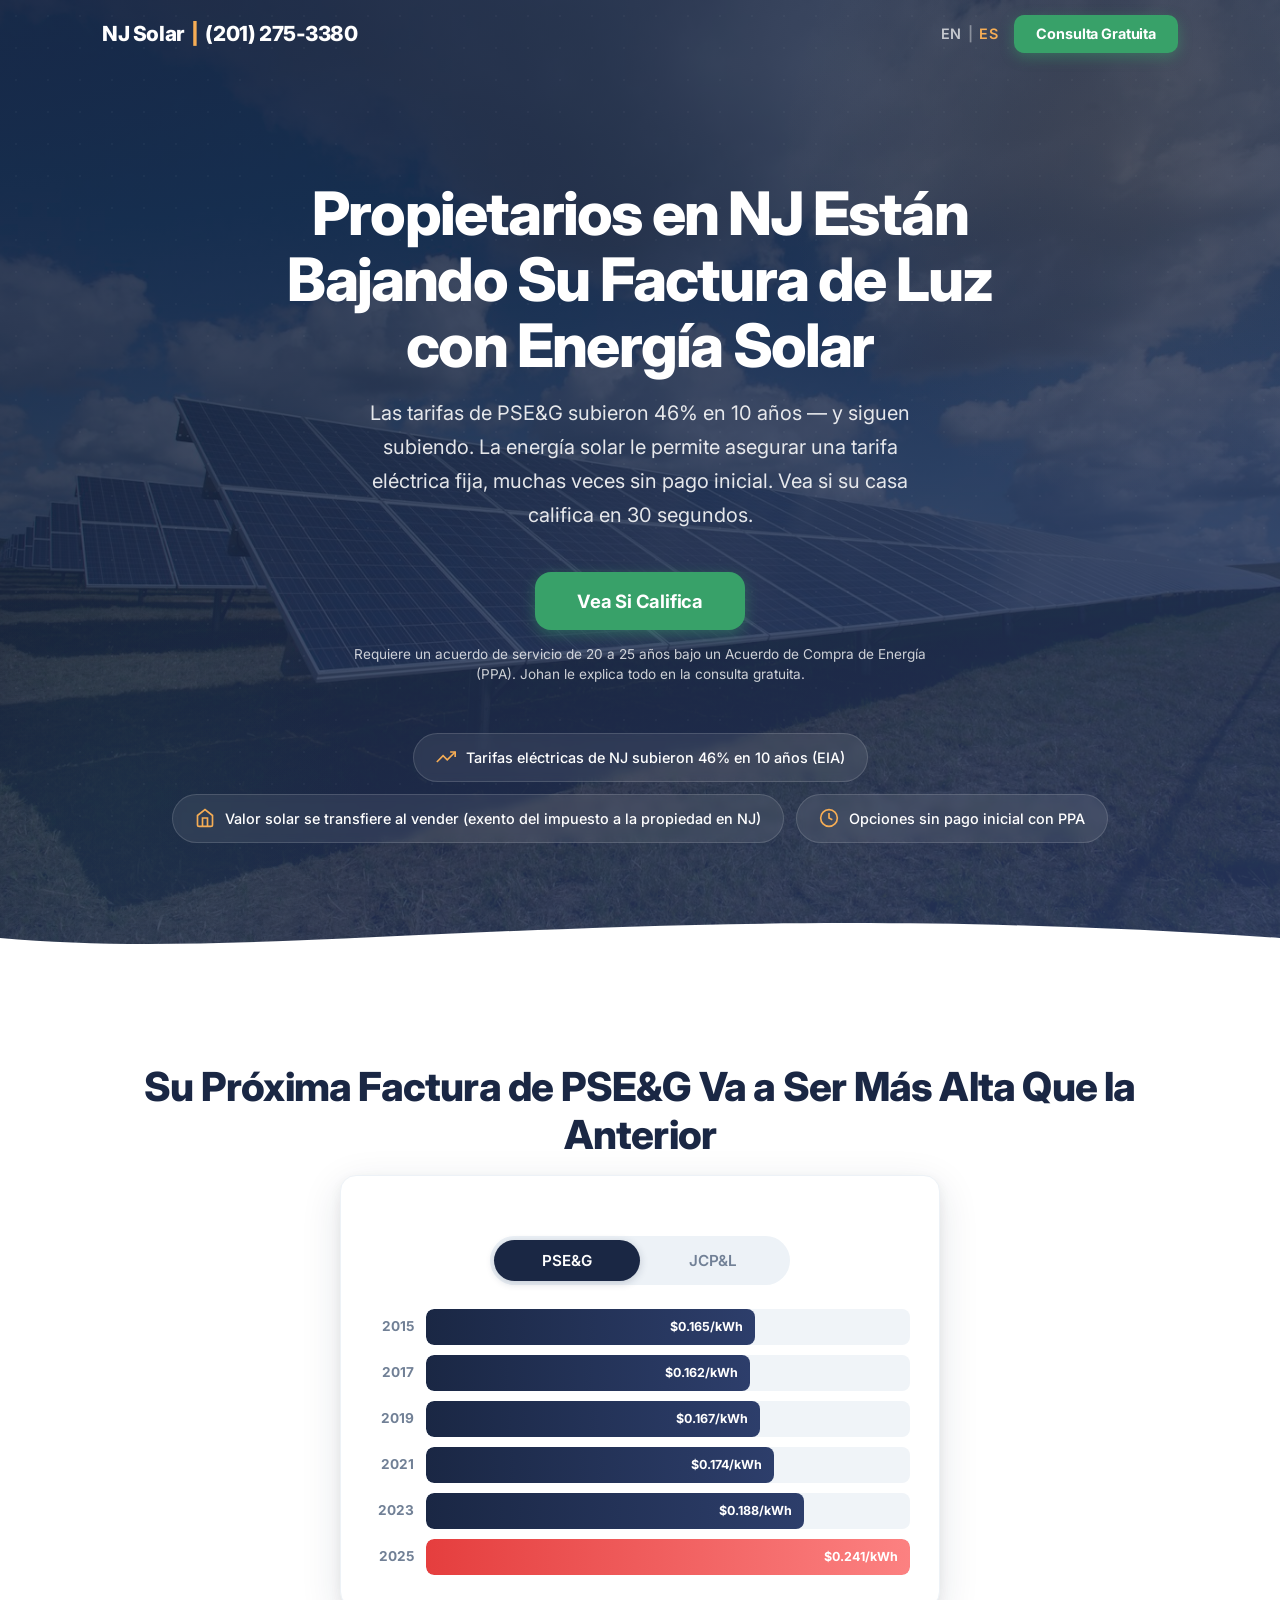
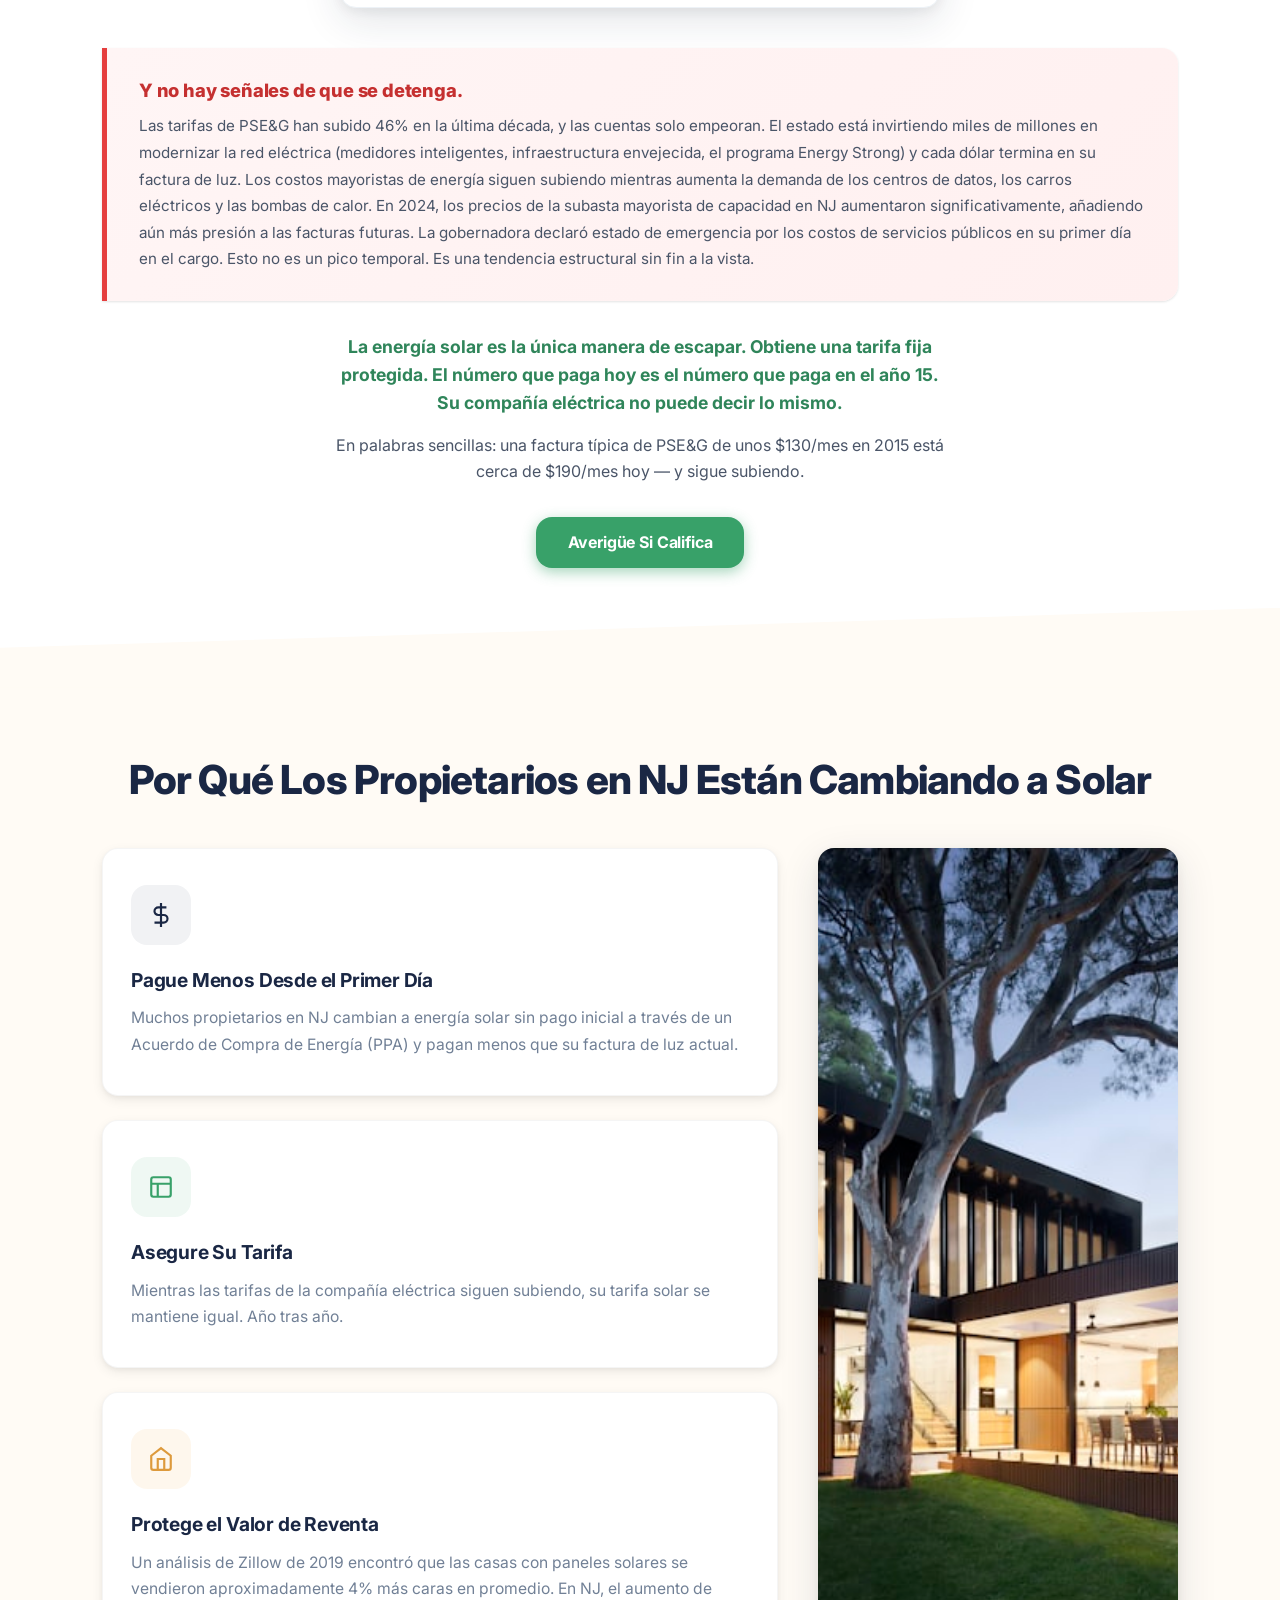
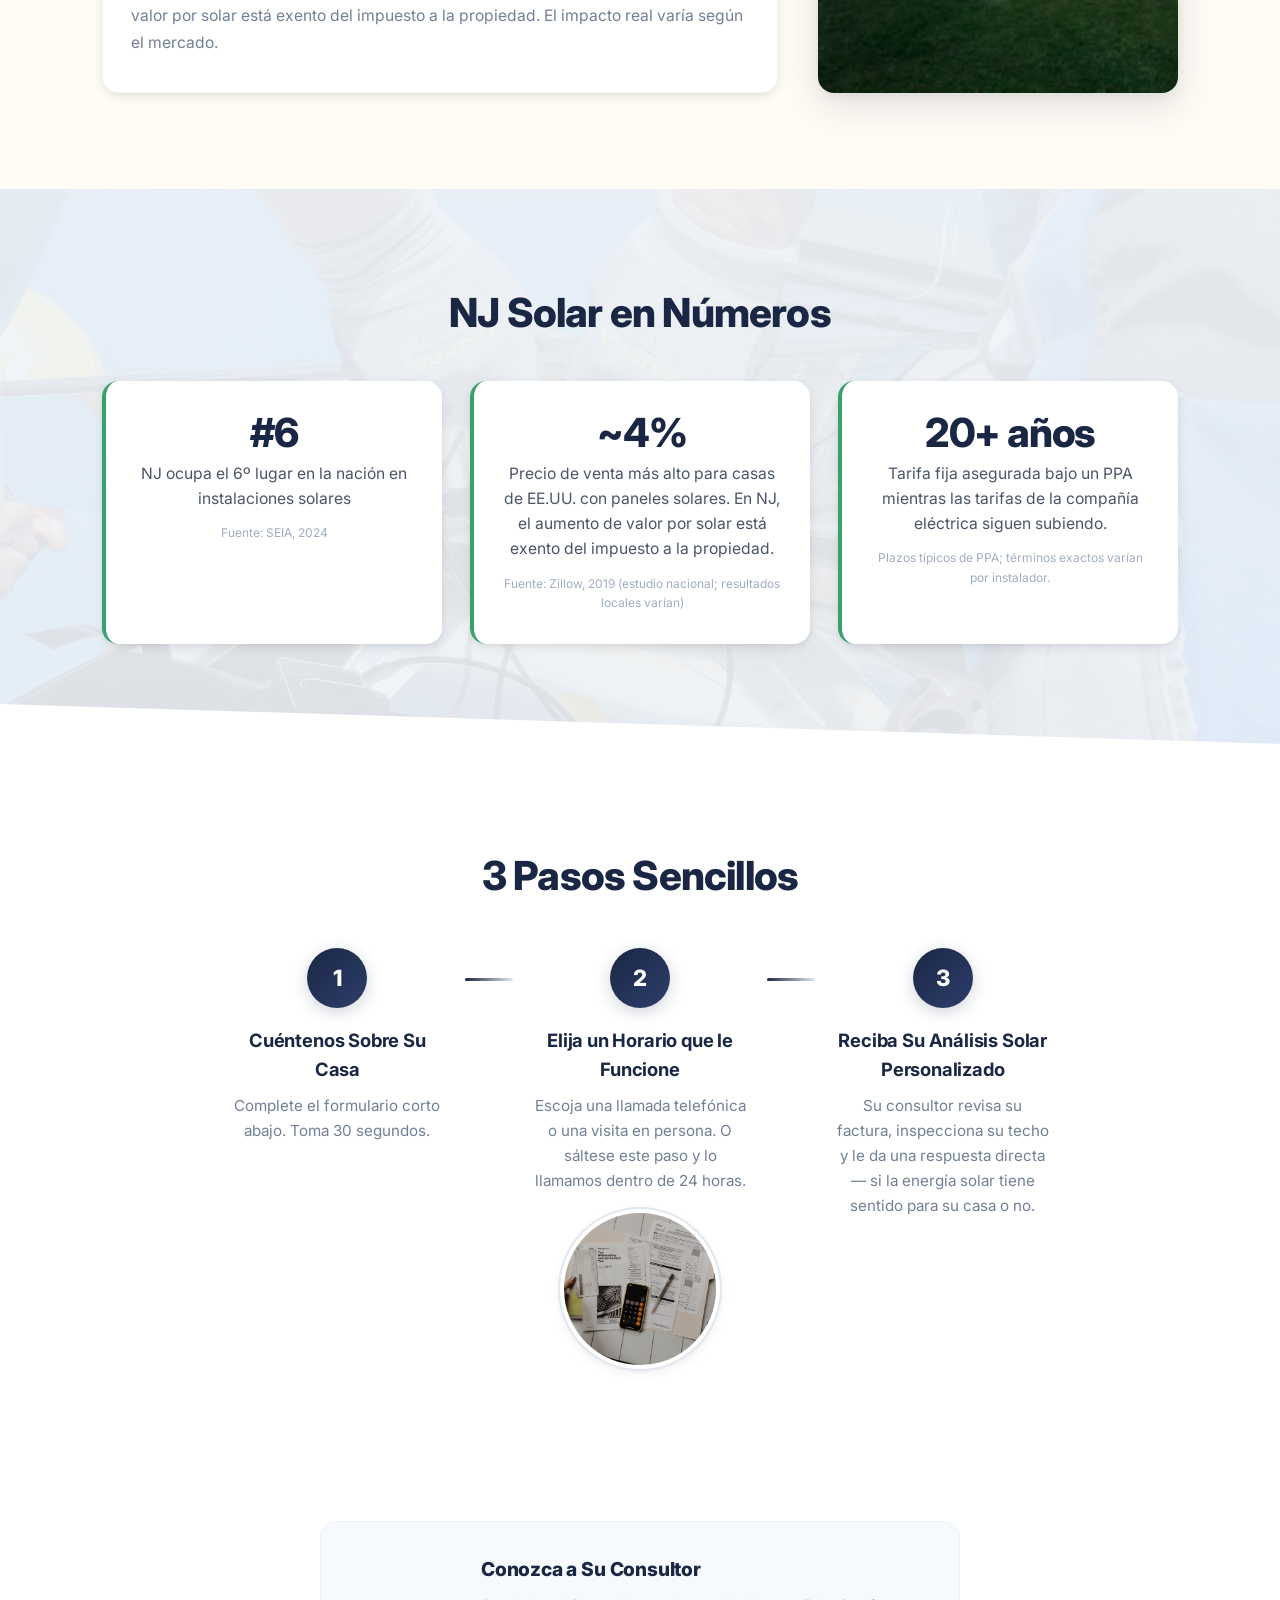
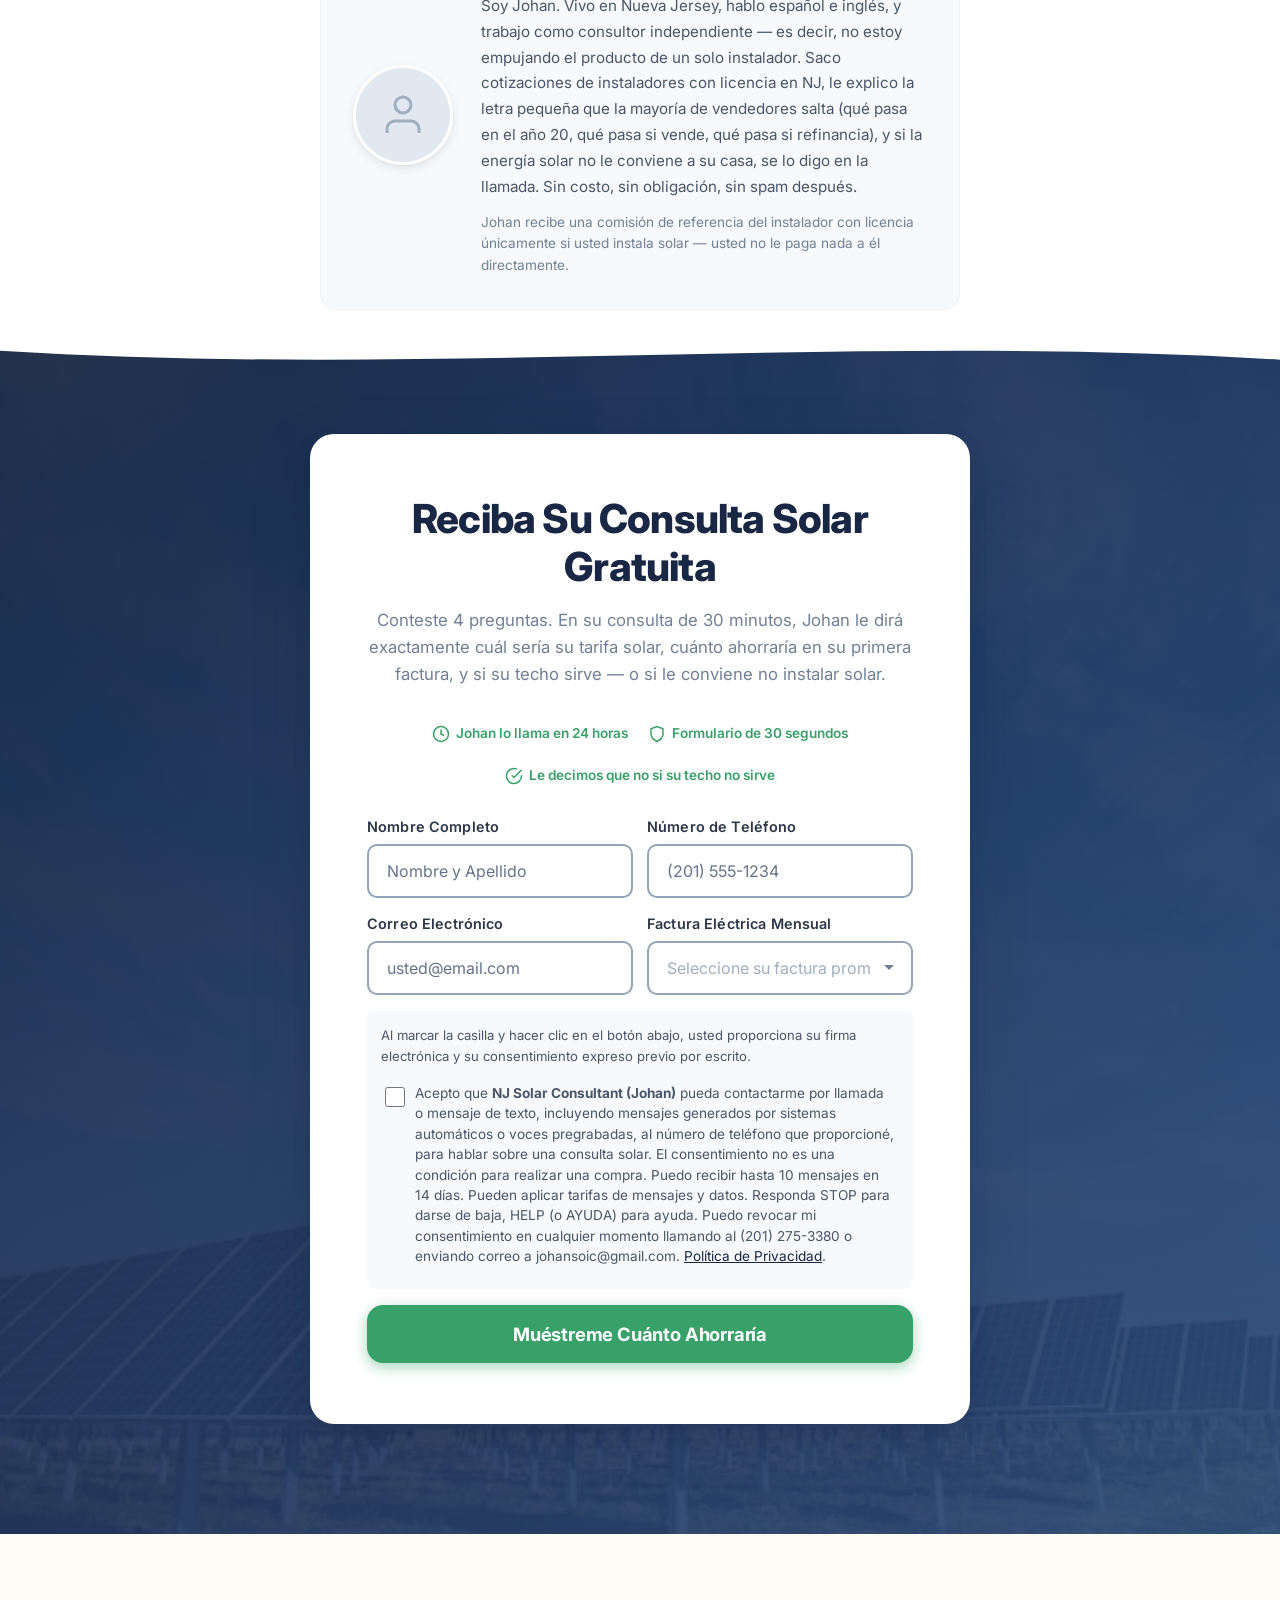
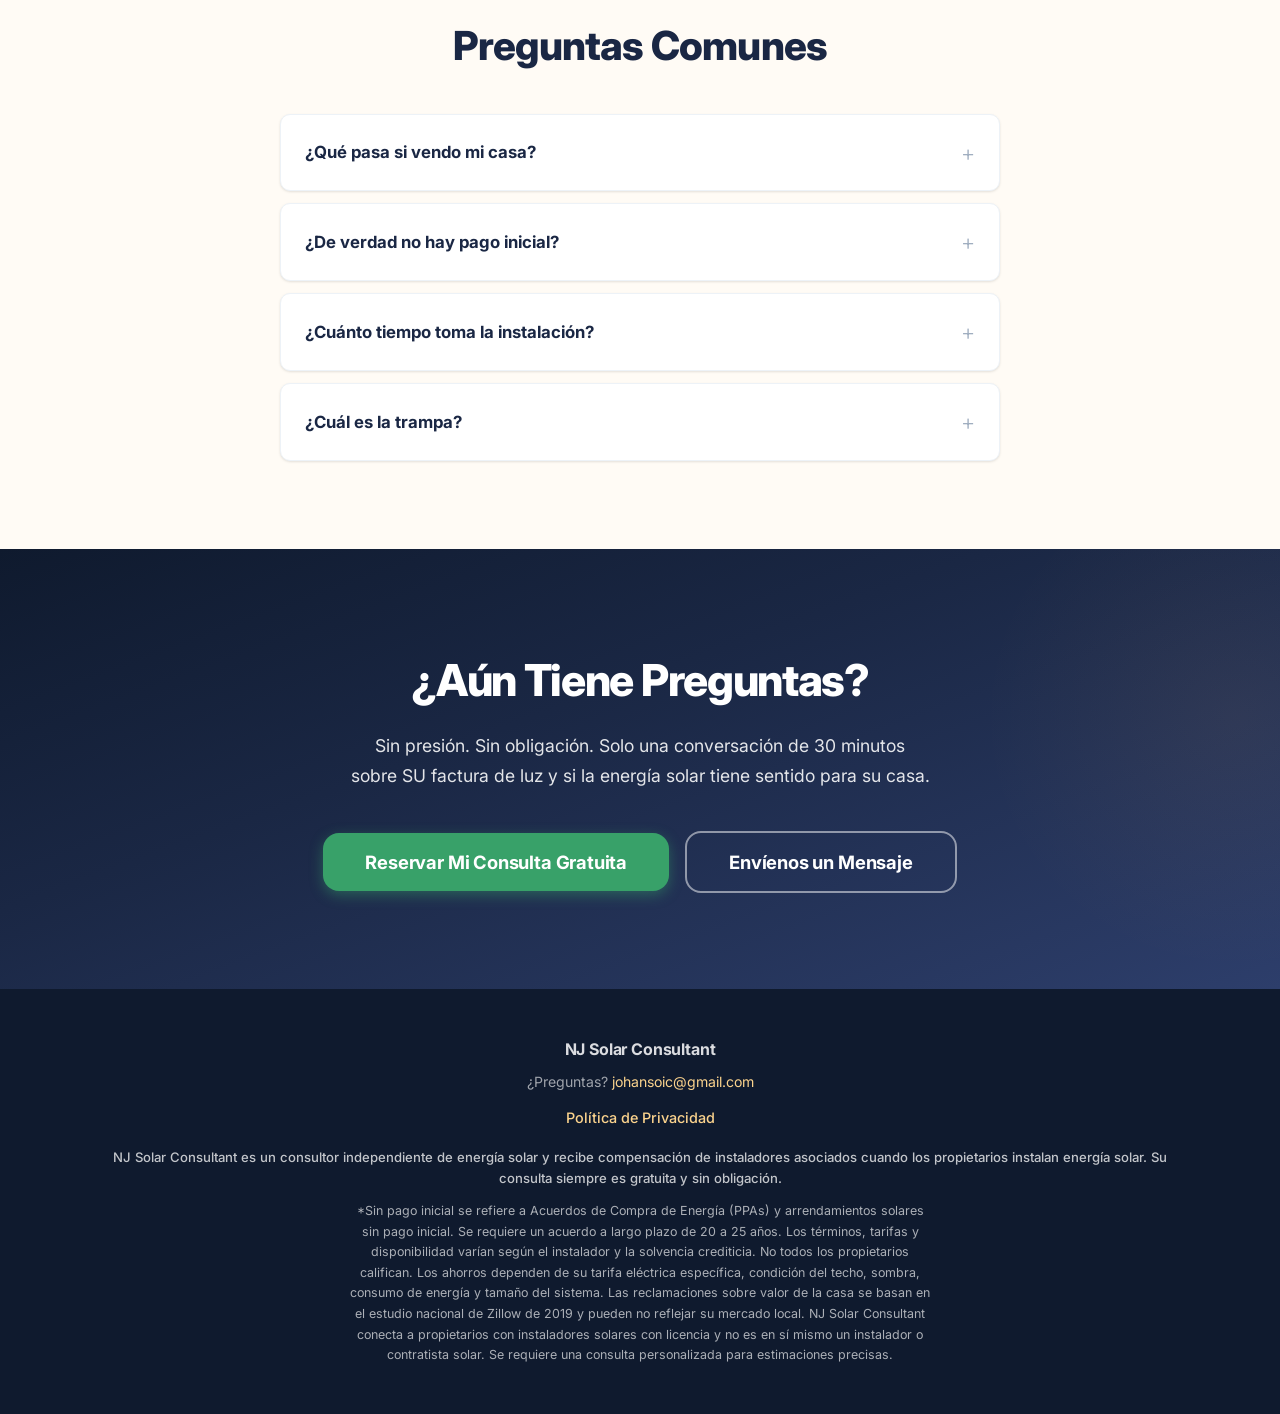
==== commit ca25e504: "Audit fixes: security, legal compliance, conversion Security: - Fix malformed _headers (was serving " ====
--- a/website/index-es.html
+++ b/website/index-es.html
@@ -3,10 +3,10 @@
 <head>
   <meta charset="UTF-8">
   <meta name="viewport" content="width=device-width, initial-scale=1.0">
-  <title>Deje de Pagar de Más por la Electricidad | NJ Solar Consultant</title>
-  <meta name="description" content="Propietarios en Nueva Jersey están cambiando a energía solar y asegurando tarifas eléctricas más bajas. Consulta gratuita, sin obligación.">
-  <meta property="og:title" content="Deje de Pagar de Más por la Electricidad | NJ Solar">
-  <meta property="og:description" content="Propietarios en Nueva Jersey están cambiando a energía solar y asegurando tarifas eléctricas más bajas.">
+  <title>NJ Solar — Baje Su Factura de Luz | Consulta Gratuita Bilingüe</title>
+  <meta name="description" content="Propietarios en NJ están bajando su factura de luz con energía solar. Vea si su casa califica en 30 segundos. Consulta gratuita con un consultor bilingüe.">
+  <meta property="og:title" content="Propietarios en NJ Están Bajando Su Factura de Luz con Energía Solar">
+  <meta property="og:description" content="Las tarifas de PSE&G subieron 46% en 10 años. Asegure una tarifa fija sin pago inicial con un PPA. Consulta bilingüe, sin presión.">
   <meta property="og:type" content="website">
   <meta name="twitter:card" content="summary_large_image">
   <link rel="alternate" hreflang="en" href="index.html">
@@ -23,7 +23,7 @@
   <!-- ========== STICKY HEADER ========== -->
   <header class="header" id="header">
     <div class="container header__inner">
-      <div class="header__brand">NJ Solar <span class="header__brand-sep">|</span> Consulta Gratuita</div>
+      <div class="header__brand">NJ Solar <span class="header__brand-sep">|</span> <a href="tel:+12012753380" style="color:inherit;text-decoration:none;">(201) 275-3380</a></div>
       <div class="header__actions">
         <div class="lang-toggle">
           <a href="index.html" class="lang-toggle__link">EN</a>
@@ -39,21 +39,22 @@
   <section class="hero" id="hero">
     <div class="hero__pattern"></div>
     <div class="container hero__content">
-      <h1 class="hero__title">Deje de Pagar de Más por la Electricidad</h1>
-      <p class="hero__sub">Los propietarios en Nueva Jersey están cambiando a energía solar y asegurando una tarifa fija más baja. Sin pago inicial con acuerdos que califiquen.*</p>
-      <a href="#lead-form" class="btn btn--cta btn--lg">Quiero Mi Consulta Gratuita</a>
+      <h1 class="hero__title">Propietarios en NJ Están Bajando Su Factura de Luz con Energía Solar</h1>
+      <p class="hero__sub">Las tarifas de PSE&amp;G subieron 46% en 10 años — y siguen subiendo. La energía solar le permite asegurar una tarifa eléctrica fija, muchas veces sin pago inicial. Vea si su casa califica en 30 segundos.</p>
+      <a href="#lead-form" class="btn btn--cta btn--lg">Vea Si Califica</a>
+      <p class="hero__micro">Requiere un acuerdo de servicio de 20 a 25 años bajo un Acuerdo de Compra de Energía (PPA). Johan le explica todo en la consulta gratuita.</p>
       <div class="trust-stats">
         <div class="trust-stat">
+          <svg class="trust-stat__icon" viewBox="0 0 24 24" fill="none" stroke="currentColor" stroke-width="2"><polyline points="23 6 13.5 15.5 8.5 10.5 1 18"/><polyline points="17 6 23 6 23 12"/></svg>
+          <span>Tarifas eléctricas de NJ subieron 46% en 10 años (EIA)</span>
+        </div>
+        <div class="trust-stat">
           <svg class="trust-stat__icon" viewBox="0 0 24 24" fill="none" stroke="currentColor" stroke-width="2"><path d="M3 9l9-7 9 7v11a2 2 0 0 1-2 2H5a2 2 0 0 1-2-2z"/><polyline points="9 22 9 12 15 12 15 22"/></svg>
-          <span>Las casas con paneles solares se venden 17% más rápido</span>
-        </div>
-        <div class="trust-stat">
-          <svg class="trust-stat__icon" viewBox="0 0 24 24" fill="none" stroke="currentColor" stroke-width="2"><polyline points="23 6 13.5 15.5 8.5 10.5 1 18"/><polyline points="17 6 23 6 23 12"/></svg>
-          <span>Las tarifas eléctricas de NJ subieron 46% en 10 años</span>
+          <span>Valor solar se transfiere al vender (exento del impuesto a la propiedad en NJ)</span>
         </div>
         <div class="trust-stat">
           <svg class="trust-stat__icon" viewBox="0 0 24 24" fill="none" stroke="currentColor" stroke-width="2"><circle cx="12" cy="12" r="10"/><path d="M12 6v6l4 2"/></svg>
-          <span>Opciones disponibles sin pago inicial</span>
+          <span>Opciones sin pago inicial con PPA</span>
         </div>
       </div>
     </div>
@@ -65,7 +66,7 @@
   <!-- ========== PROBLEM SECTION ========== -->
   <section class="problem" id="problem">
     <div class="container">
-      <h2 class="section-title fade-in-up">Su Factura de Luz Solo Va a Seguir Subiendo</h2>
+      <h2 class="section-title fade-in-up">Su Próxima Factura de PSE&amp;G Va a Ser Más Alta Que la Anterior</h2>
       <div class="rate-chart-card fade-in-up">
         <div class="utility-toggle">
           <button class="utility-toggle__btn utility-toggle__btn--active" data-utility="pseg">PSE&amp;G</button>
@@ -78,6 +79,7 @@
         <p class="problem__explainer-text">Las tarifas de PSE&amp;G han subido 46% en la última década, y las cuentas solo empeoran. El estado está invirtiendo miles de millones en modernizar la red eléctrica (medidores inteligentes, infraestructura envejecida, el programa Energy Strong) y cada dólar termina en su factura de luz. Los costos mayoristas de energía siguen subiendo mientras aumenta la demanda de los centros de datos, los carros eléctricos y las bombas de calor. En 2024, los precios de la subasta mayorista de capacidad en NJ aumentaron significativamente, añadiendo aún más presión a las facturas futuras. La gobernadora declaró estado de emergencia por los costos de servicios públicos en su primer día en el cargo. Esto no es un pico temporal. Es una tendencia estructural sin fin a la vista.</p>
       </div>
       <p class="problem__lockline fade-in-up">La energía solar es la única manera de escapar. Obtiene una tarifa fija protegida. El número que paga hoy es el número que paga en el año 15. Su compañía eléctrica no puede decir lo mismo.</p>
+      <p class="problem__bill-translate fade-in-up" style="text-align:center; color:var(--gray-700); font-size:1rem; max-width:640px; margin:16px auto 0;">En palabras sencillas: una factura típica de PSE&amp;G de unos $130/mes en 2015 está cerca de $190/mes hoy — y sigue subiendo.</p>
       <div class="problem__cta-wrap fade-in-up">
         <a href="#lead-form" class="btn btn--cta">Averigüe Si Califica</a>
       </div>
@@ -108,8 +110,8 @@
             <div class="benefit-card__icon benefit-card__icon--gold">
               <svg viewBox="0 0 24 24" fill="none" stroke="currentColor" stroke-width="2"><path d="M3 9l9-7 9 7v11a2 2 0 0 1-2 2H5a2 2 0 0 1-2-2z"/><polyline points="9 22 9 12 15 12 15 22"/></svg>
             </div>
-            <h3>Aumente el Valor de Su Casa</h3>
-            <p>Las casas con paneles solares se venden más rápido y por más dinero. Es una de las mejores inversiones que puede hacer en su propiedad.</p>
+            <h3>Protege el Valor de Reventa</h3>
+            <p>Un análisis de Zillow de 2019 encontró que las casas con paneles solares se vendieron aproximadamente 4% más caras en promedio. En NJ, el aumento de valor por solar está exento del impuesto a la propiedad. El impacto real varía según el mercado.</p>
           </div>
         </div>
         <div class="benefits__image fade-in-up">
@@ -130,14 +132,14 @@
           <p class="stat-card__source">Fuente: SEIA, 2024</p>
         </div>
         <div class="testimonial-card stat-card fade-in-up delay-2">
-          <p class="stat-card__number">$20K+</p>
-          <p class="stat-card__label">Aumento promedio del valor de la casa por paneles solares, exento del impuesto a la propiedad de NJ</p>
-          <p class="stat-card__source">Fuente: Zillow, 2024</p>
+          <p class="stat-card__number">~4%</p>
+          <p class="stat-card__label">Precio de venta más alto para casas de EE.UU. con paneles solares. En NJ, el aumento de valor por solar está exento del impuesto a la propiedad.</p>
+          <p class="stat-card__source">Fuente: Zillow, 2019 (estudio nacional; resultados locales varían)</p>
         </div>
         <div class="testimonial-card stat-card fade-in-up delay-3">
-          <p class="stat-card__number">17%</p>
-          <p class="stat-card__label">Tiempo de venta más rápido para casas con paneles solares comparado con las que no los tienen</p>
-          <p class="stat-card__source">Fuente: National Renewable Energy Laboratory</p>
+          <p class="stat-card__number">20+ años</p>
+          <p class="stat-card__label">Tarifa fija asegurada bajo un PPA mientras las tarifas de la compañía eléctrica siguen subiendo.</p>
+          <p class="stat-card__source">Plazos típicos de PPA; términos exactos varían por instalador.</p>
         </div>
       </div>
     </div>
@@ -181,7 +183,8 @@
         </div>
         <div class="meet-consultant__info">
           <h2 class="meet-consultant__name">Conozca a Su Consultor</h2>
-          <p class="meet-consultant__bio">Soy Johan, consultor de energía solar aquí en Nueva Jersey. Ayudo a los propietarios a entender si la energía solar realmente tiene sentido para su casa — sin presión, sin discurso de venta. Si los números no cuadran, se lo digo. Mi consulta siempre es gratuita. Hablo español e inglés.</p>
+          <p class="meet-consultant__bio">Soy Johan. Vivo en Nueva Jersey, hablo español e inglés, y trabajo como consultor independiente — es decir, no estoy empujando el producto de un solo instalador. Saco cotizaciones de instaladores con licencia en NJ, le explico la letra pequeña que la mayoría de vendedores salta (qué pasa en el año 20, qué pasa si vende, qué pasa si refinancia), y si la energía solar no le conviene a su casa, se lo digo en la llamada. Sin costo, sin obligación, sin spam después.</p>
+          <p class="meet-consultant__disclosure" style="font-size:.85rem; color:var(--gray-600); margin-top:12px;">Johan recibe una comisión de referencia del instalador con licencia únicamente si usted instala solar — usted no le paga nada a él directamente.</p>
         </div>
       </div>
     </div>
@@ -195,19 +198,19 @@
     <div class="container">
       <div class="lead-form-wrapper fade-in-up">
         <h2 class="section-title">Reciba Su Consulta Solar Gratuita</h2>
-        <p class="lead-form__sub">Averigüe si califica para instalar paneles solares sin pago inicial y con una tarifa eléctrica más baja. Sin ninguna obligación.</p>
+        <p class="lead-form__sub">Conteste 4 preguntas. En su consulta de 30 minutos, Johan le dirá exactamente cuál sería su tarifa solar, cuánto ahorraría en su primera factura, y si su techo sirve — o si le conviene no instalar solar.</p>
         <div class="trust-badges">
           <div class="trust-badge">
+            <svg viewBox="0 0 24 24" fill="none" stroke="currentColor" stroke-width="2" width="18" height="18"><circle cx="12" cy="12" r="10"/><path d="M12 6v6l4 2"/></svg>
+            Johan lo llama en 24 horas
+          </div>
+          <div class="trust-badge">
             <svg viewBox="0 0 24 24" fill="none" stroke="currentColor" stroke-width="2" width="18" height="18"><path d="M12 22s8-4 8-10V5l-8-3-8 3v7c0 6 8 10 8 10z"/></svg>
-            Sin obligación
-          </div>
-          <div class="trust-badge">
-            <svg viewBox="0 0 24 24" fill="none" stroke="currentColor" stroke-width="2" width="18" height="18"><circle cx="12" cy="12" r="10"/><path d="M12 6v6l4 2"/></svg>
-            Toma 30 segundos
+            Formulario de 30 segundos
           </div>
           <div class="trust-badge">
             <svg viewBox="0 0 24 24" fill="none" stroke="currentColor" stroke-width="2" width="18" height="18"><path d="M22 11.08V12a10 10 0 1 1-5.93-9.14"/><polyline points="22 4 12 14.01 9 11.01"/></svg>
-            100% gratuita
+            Le decimos que no si su techo no sirve
           </div>
         </div>
         <form id="leadForm" novalidate>
@@ -217,23 +220,23 @@
           </div>
           <div class="form-row">
             <div class="form-group">
-              <label for="formName" class="sr-only">Nombre Completo</label>
-              <input type="text" id="formName" name="name" class="input" placeholder="Nombre Completo" required autocomplete="name" maxlength="100">
+              <label for="formName" class="form-label">Nombre Completo</label>
+              <input type="text" id="formName" name="name" class="input" placeholder="Nombre y Apellido" required autocomplete="name" maxlength="100">
             </div>
             <div class="form-group">
-              <label for="formPhone" class="sr-only">Número de Teléfono</label>
-              <input type="tel" id="formPhone" name="phone" class="input" placeholder="Número de Teléfono" required autocomplete="tel" maxlength="20">
+              <label for="formPhone" class="form-label">Número de Teléfono</label>
+              <input type="tel" id="formPhone" name="phone" class="input" placeholder="(201) 555-1234" required autocomplete="tel" inputmode="tel" maxlength="20">
             </div>
           </div>
           <div class="form-row">
             <div class="form-group">
-              <label for="formEmail" class="sr-only">Correo Electrónico</label>
-              <input type="email" id="formEmail" name="email" class="input" placeholder="Correo Electrónico" required autocomplete="email" maxlength="254">
+              <label for="formEmail" class="form-label">Correo Electrónico</label>
+              <input type="email" id="formEmail" name="email" class="input" placeholder="usted@email.com" required autocomplete="email" maxlength="254">
             </div>
             <div class="form-group">
-              <label for="formBill" class="sr-only">Factura Eléctrica Mensual</label>
+              <label for="formBill" class="form-label">Factura Eléctrica Mensual</label>
               <select id="formBill" name="monthlyBill" class="input" required>
-                <option value="" disabled selected>Factura Eléctrica Mensual</option>
+                <option value="" disabled selected>Seleccione su factura promedio</option>
                 <option value="Under $100">Menos de $100</option>
                 <option value="$100-$150">$100 - $150</option>
                 <option value="$150-$200">$150 - $200</option>
@@ -244,12 +247,13 @@
             </div>
           </div>
           <div class="consent-group">
+            <p class="consent-esign" style="font-size:.82rem; color:var(--gray-700); margin-bottom:8px;">Al marcar la casilla y hacer clic en el botón abajo, usted proporciona su firma electrónica y su consentimiento expreso previo por escrito.</p>
             <label class="consent-label">
               <input type="checkbox" id="tcpaConsent" name="tcpaConsent" required class="consent-checkbox">
-              <span class="consent-text">Acepto recibir llamadas y mensajes de texto (incluyendo mensajes generados por sistemas automáticos) de NJ Solar Consultant al número de teléfono proporcionado. El consentimiento no es una condición para realizar una compra. Puede recibir hasta 10 mensajes en un período de 14 días. Pueden aplicar tarifas de mensajes y datos. Responda STOP para darse de baja, AYUDA para ayuda. <a href="privacy.html" class="consent-link">Política de Privacidad</a>.</span>
+              <span class="consent-text">Acepto que <strong>NJ Solar Consultant (Johan)</strong> pueda contactarme por llamada o mensaje de texto, incluyendo mensajes generados por sistemas automáticos o voces pregrabadas, al número de teléfono que proporcioné, para hablar sobre una consulta solar. El consentimiento no es una condición para realizar una compra. Puedo recibir hasta 10 mensajes en 14 días. Pueden aplicar tarifas de mensajes y datos. Responda STOP para darse de baja, HELP (o AYUDA) para ayuda. Puedo revocar mi consentimiento en cualquier momento llamando al (201) 275-3380 o enviando correo a johansoic@gmail.com. <a href="privacy.html" class="consent-link">Política de Privacidad</a>.</span>
             </label>
           </div>
-          <button type="submit" class="btn btn--cta btn--lg btn--full" id="submitBtn">Quiero Mi Consulta Gratuita</button>
+          <button type="submit" class="btn btn--cta btn--lg btn--full" id="submitBtn">Muéstreme Cuánto Ahorraría</button>
         </form>
         <div class="thank-you" id="thankYou" style="display:none">
           <svg viewBox="0 0 24 24" fill="none" stroke="#38a169" stroke-width="2" width="56" height="56"><circle cx="12" cy="12" r="10"/><polyline points="9 12 12 15 16 10"/></svg>
@@ -279,6 +283,12 @@
             <p>¿Prefiere no agendar en línea? No hay problema.<br>Johan lo llamará dentro de 24 horas.</p>
             <p class="thank-you__tip">Tenga a mano una factura reciente de electricidad — hace la conversación mucho más útil.</p>
           </div>
+
+          <div class="referral-prompt" style="margin-top:32px; padding:20px; background:var(--gray-50); border:2px dashed var(--accent); border-radius:12px; text-align:center;">
+            <p style="font-weight:600; margin-bottom:8px;">¿Conoce a un vecino agobiado por su factura de luz?</p>
+            <p style="font-size:.95rem; color:var(--gray-700); margin-bottom:12px;">Envíele este enlace. Si instala solar, Johan le manda a usted una tarjeta de regalo de $100 como agradecimiento.</p>
+            <button class="btn btn--outline btn--sm" onclick="navigator.share ? navigator.share({title:'NJ Solar Consultant',url:window.location.href}).catch(()=>{}) : (navigator.clipboard.writeText(window.location.href).then(()=>this.textContent='¡Copiado!'))">Compartir esta página</button>
+          </div>
         </div>
       </div>
     </div>
@@ -291,7 +301,7 @@
       <div class="faq__list">
         <details class="faq__item fade-in-up delay-1">
           <summary class="faq__question">¿Qué pasa si vendo mi casa?</summary>
-          <div class="faq__answer">Los paneles solares agregan en promedio $20,000 al valor de su casa en NJ, y el estado exonera ese aumento del impuesto a la propiedad. Las casas con paneles solares se venden 17% más rápido. Los paneles y la garantía se transfieren al nuevo propietario.</div>
+          <div class="faq__answer">Un análisis de Zillow de 2019 encontró que las casas en EE.UU. con paneles solares se vendieron aproximadamente 4% más caras en promedio. NJ exonera el aumento de valor por solar del impuesto a la propiedad. Los paneles y la garantía se transfieren al nuevo propietario. El impacto varía por mercado; su consultor le explicará los detalles.</div>
         </details>
         <details class="faq__item fade-in-up delay-2">
           <summary class="faq__question">¿De verdad no hay pago inicial?</summary>
@@ -303,7 +313,7 @@
         </details>
         <details class="faq__item fade-in-up delay-3">
           <summary class="faq__question">¿Cuál es la trampa?</summary>
-          <div class="faq__answer">La empresa solar paga la instalación porque gana dinero vendiéndole electricidad a una tarifa más baja que la compañía eléctrica. Su consultor recibe compensación por conectarlo con opciones solares. Usted no paga nada a nadie a menos que decida instalar solar, y la consulta en sí siempre es gratuita y sin obligación.</div>
+          <div class="faq__answer">Pregunta justa. Aquí está el panorama completo: Johan recibe una comisión de referencia del instalador con licencia <em>solo si</em> usted decide instalar solar — entonces su incentivo es mandarlo a instaladores que de verdad le convengan, no presionarlo. Usted no le paga nada a Johan, nunca. El instalador gana dinero vendiéndole electricidad a una tarifa más baja que su compañía eléctrica bajo un acuerdo de 20 a 25 años. Si su techo, su crédito o su consumo no cuadran, Johan le dirá que se quede con su compañía eléctrica. Esa es la trampa: solo funciona cuando de verdad le ahorra dinero.</div>
         </details>
       </div>
     </div>
@@ -330,7 +340,7 @@
         <a href="privacy.html">Política de Privacidad</a>
       </div>
       <p class="footer__disclosure">NJ Solar Consultant es un consultor independiente de energía solar y recibe compensación de instaladores asociados cuando los propietarios instalan energía solar. Su consulta siempre es gratuita y sin obligación.</p>
-      <p class="footer__disclaimer">*Sin pago inicial se refiere a Acuerdos de Compra de Energía (PPAs) y arrendamientos solares sin pago inicial. Se requiere un acuerdo a largo plazo. Los términos, tarifas y disponibilidad varían según el instalador y la solvencia crediticia. No todos los propietarios califican. Los ahorros dependen de su tarifa eléctrica específica, condición del techo, sombra, consumo de energía y tamaño del sistema. Las reclamaciones sobre valor de la casa y tiempo de venta se basan en estudios nacionales (Zillow, NREL) y pueden no reflejar su mercado local. NJ Solar Consultant conecta a propietarios con instaladores solares con licencia y no es en sí mismo un instalador o contratista solar. Se requiere una consulta personalizada para estimaciones precisas.</p>
+      <p class="footer__disclaimer">*Sin pago inicial se refiere a Acuerdos de Compra de Energía (PPAs) y arrendamientos solares sin pago inicial. Se requiere un acuerdo a largo plazo de 20 a 25 años. Los términos, tarifas y disponibilidad varían según el instalador y la solvencia crediticia. No todos los propietarios califican. Los ahorros dependen de su tarifa eléctrica específica, condición del techo, sombra, consumo de energía y tamaño del sistema. Las reclamaciones sobre valor de la casa se basan en el estudio nacional de Zillow de 2019 y pueden no reflejar su mercado local. NJ Solar Consultant conecta a propietarios con instaladores solares con licencia y no es en sí mismo un instalador o contratista solar. Se requiere una consulta personalizada para estimaciones precisas.</p>
     </div>
   </footer>
 
--- a/website/styles.css
+++ b/website/styles.css
@@ -1483,3 +1483,68 @@
     font-size: 2.75rem;
   }
 }
+
+/* === Post-audit additions (2026-04-21) === */
+
+/* Visible form labels replacing sr-only pattern — WCAG 3.3.2 fix */
+.form-label {
+  display: block;
+  font-size: 0.9rem;
+  font-weight: 600;
+  color: var(--gray-800);
+  margin-bottom: 6px;
+  letter-spacing: 0.01em;
+}
+
+/* Input border contrast fix — WCAG 1.4.11 */
+.input {
+  border-color: #94a3b8 !important;
+  background: #ffffff;
+}
+.input:focus {
+  border-color: var(--accent, #38a169) !important;
+  outline: 2px solid rgba(56, 161, 105, 0.2);
+  outline-offset: 0;
+}
+.input::placeholder {
+  color: #64748b !important;
+}
+
+/* Hero micro-disclosure under CTA — 20-25 yr PPA disclosure */
+.hero__micro {
+  font-size: 0.85rem;
+  color: rgba(255, 255, 255, 0.78);
+  margin: 14px auto 0;
+  max-width: 580px;
+  line-height: 1.5;
+}
+
+/* Consent area — bigger tap target, readable text, deliberate visual block */
+.consent-group {
+  background: var(--gray-50, #f8fafc);
+  border-radius: 8px;
+  padding: 14px;
+  margin-bottom: 16px;
+}
+.consent-text {
+  font-size: 0.85rem !important;
+  color: var(--gray-700, #475569);
+  line-height: 1.5;
+}
+.consent-label {
+  min-height: 44px;
+  padding: 8px 4px;
+  align-items: flex-start;
+  display: flex;
+  gap: 10px;
+}
+.consent-checkbox {
+  min-width: 20px;
+  min-height: 20px;
+  margin-top: 4px;
+}
+
+/* Referral prompt — hover */
+.referral-prompt .btn:hover {
+  transform: translateY(-1px);
+}
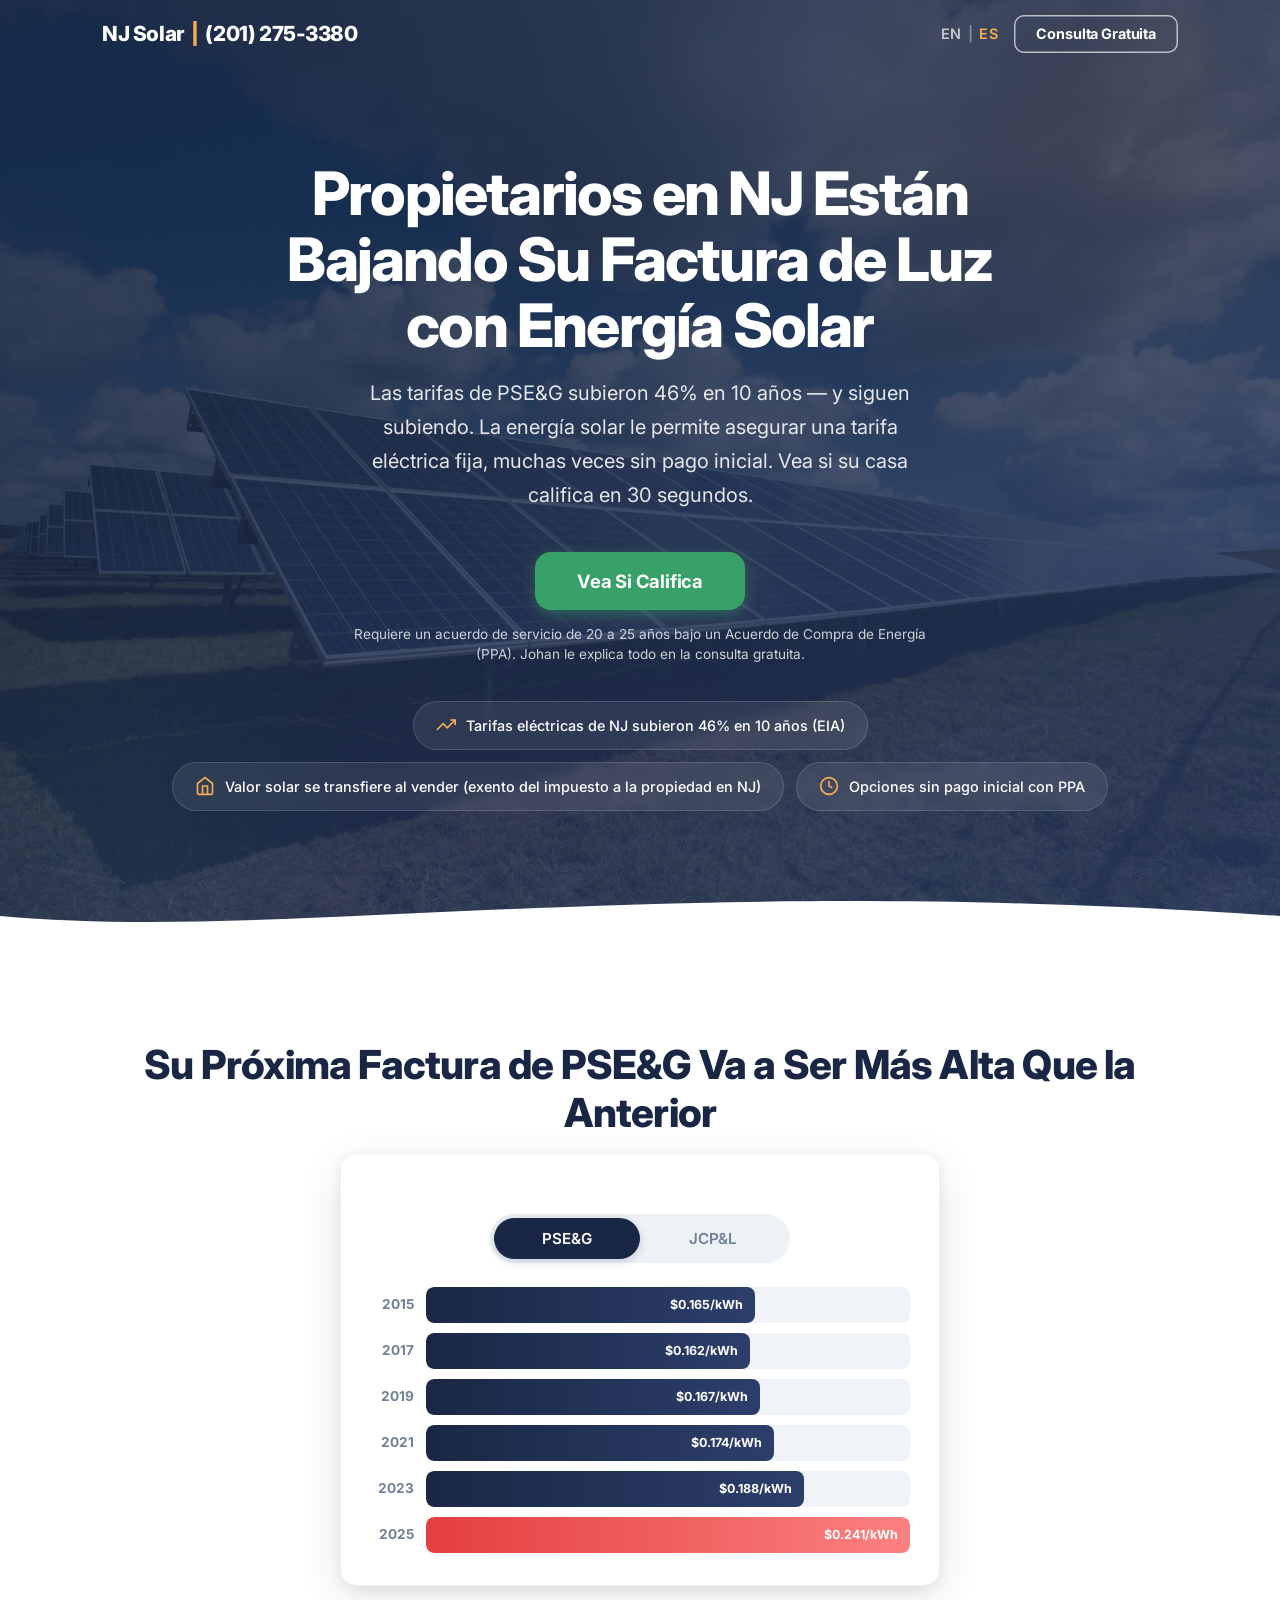
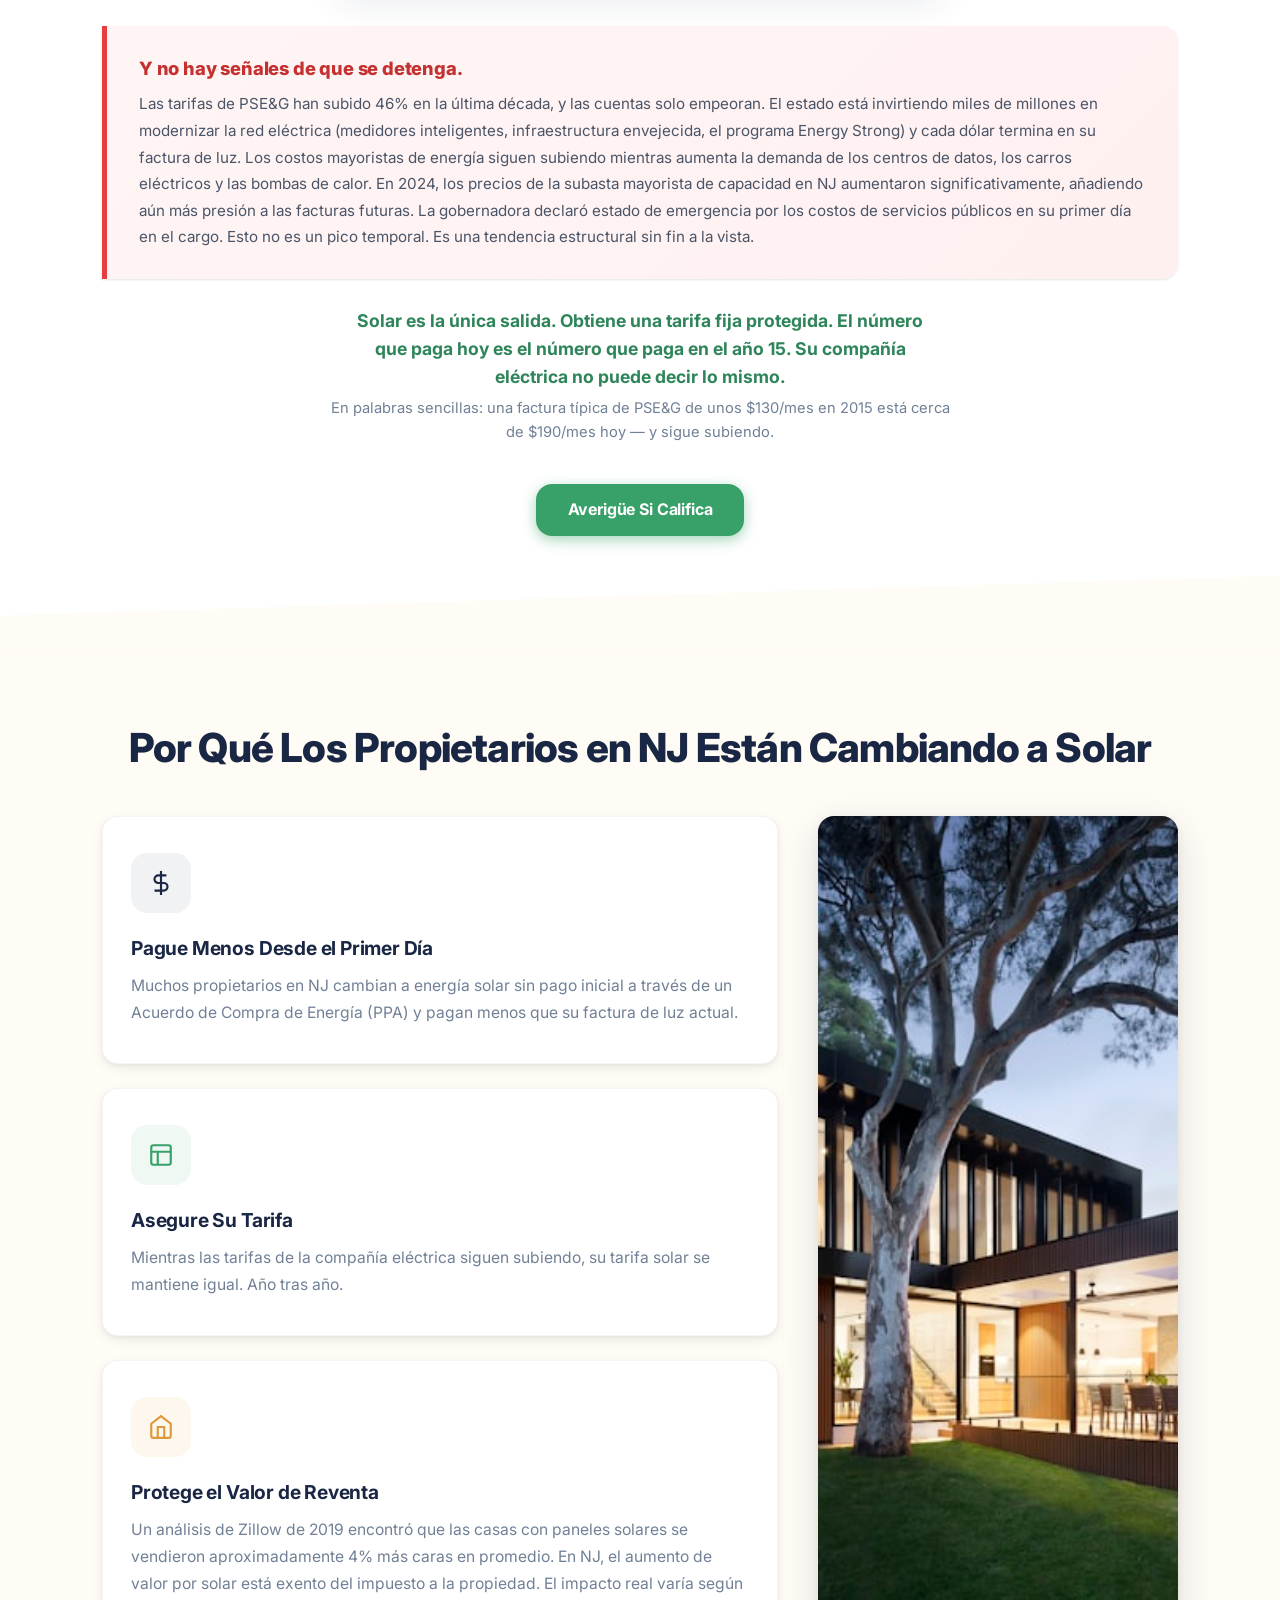
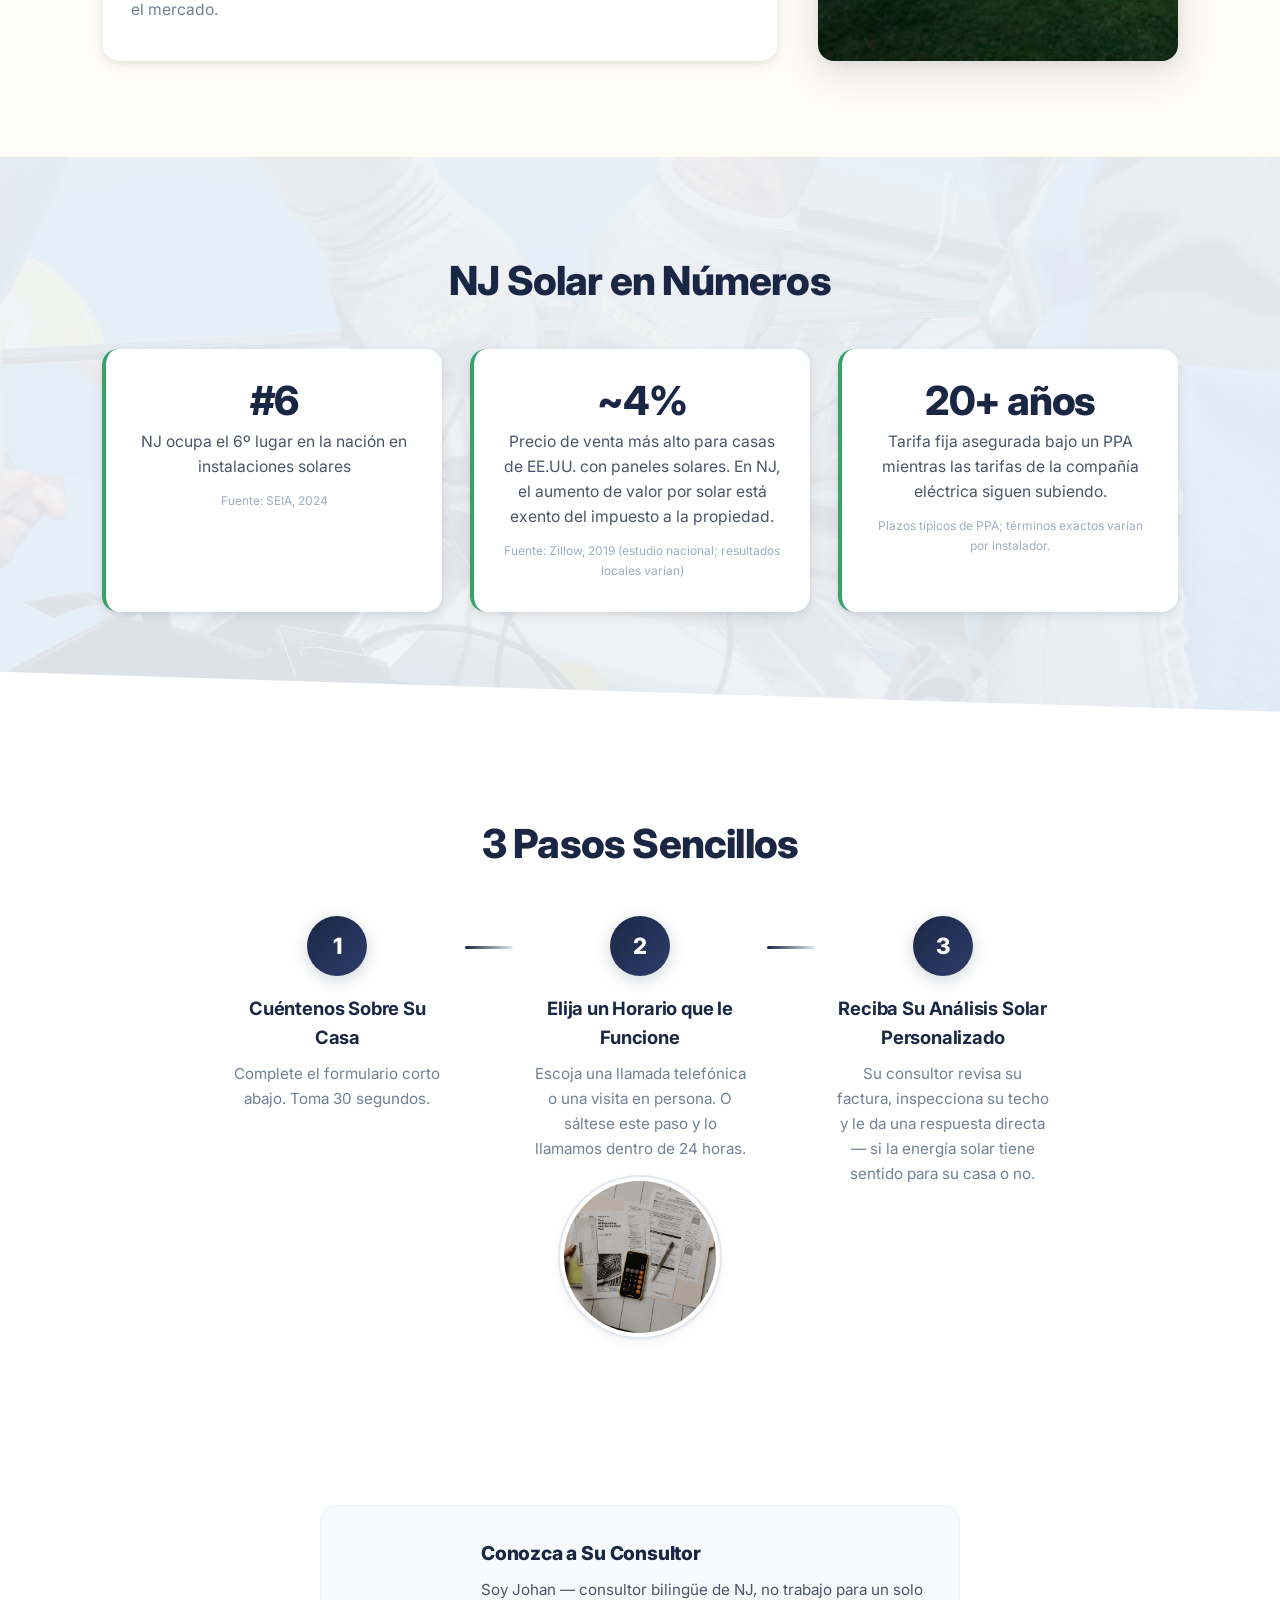
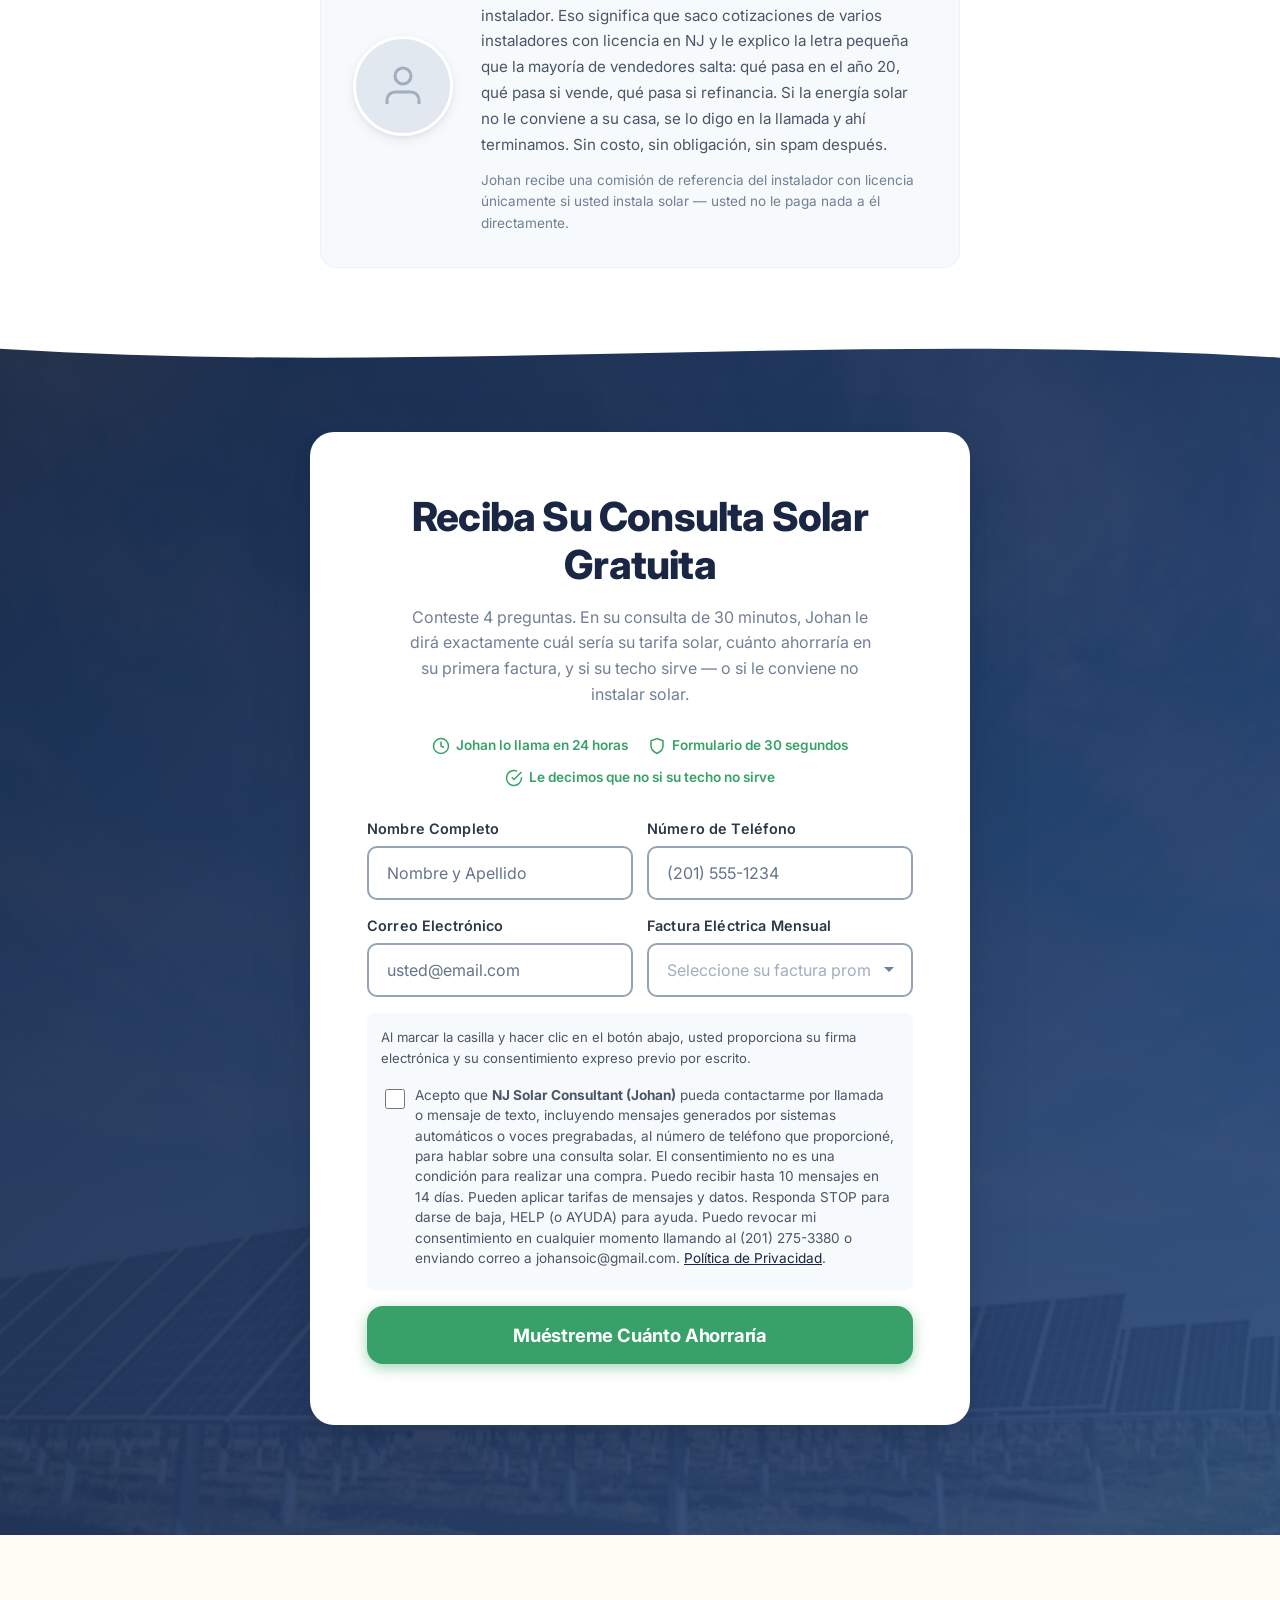
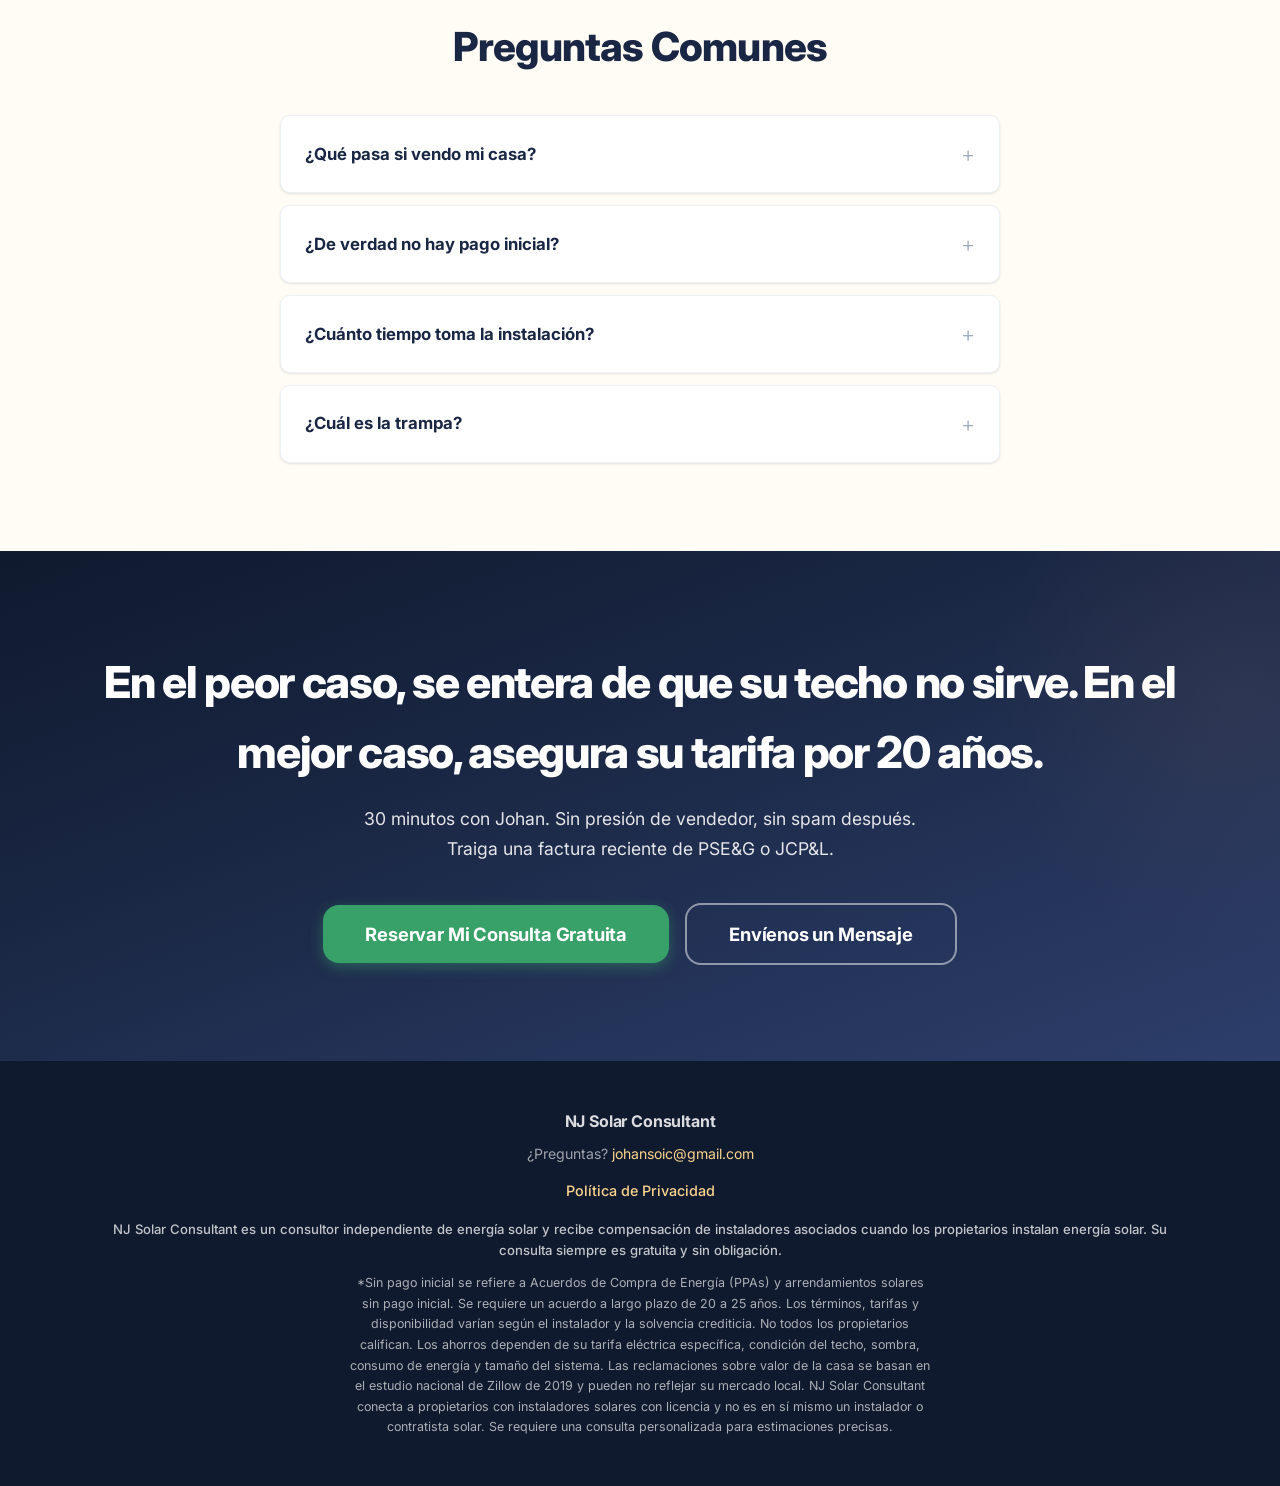
==== commit 61540e71: "Polish pass #2: UI cleanup, copy tightening, UX flow fixes From 4-agent audit of the live site:  Cop" ====
--- a/website/index-es.html
+++ b/website/index-es.html
@@ -78,7 +78,7 @@
         <h3 class="problem__explainer-title">Y no hay señales de que se detenga.</h3>
         <p class="problem__explainer-text">Las tarifas de PSE&amp;G han subido 46% en la última década, y las cuentas solo empeoran. El estado está invirtiendo miles de millones en modernizar la red eléctrica (medidores inteligentes, infraestructura envejecida, el programa Energy Strong) y cada dólar termina en su factura de luz. Los costos mayoristas de energía siguen subiendo mientras aumenta la demanda de los centros de datos, los carros eléctricos y las bombas de calor. En 2024, los precios de la subasta mayorista de capacidad en NJ aumentaron significativamente, añadiendo aún más presión a las facturas futuras. La gobernadora declaró estado de emergencia por los costos de servicios públicos en su primer día en el cargo. Esto no es un pico temporal. Es una tendencia estructural sin fin a la vista.</p>
       </div>
-      <p class="problem__lockline fade-in-up">La energía solar es la única manera de escapar. Obtiene una tarifa fija protegida. El número que paga hoy es el número que paga en el año 15. Su compañía eléctrica no puede decir lo mismo.</p>
+      <p class="problem__lockline fade-in-up">Solar es la única salida. Obtiene una tarifa fija protegida. El número que paga hoy es el número que paga en el año 15. Su compañía eléctrica no puede decir lo mismo.</p>
       <p class="problem__bill-translate fade-in-up" style="text-align:center; color:var(--gray-700); font-size:1rem; max-width:640px; margin:16px auto 0;">En palabras sencillas: una factura típica de PSE&amp;G de unos $130/mes en 2015 está cerca de $190/mes hoy — y sigue subiendo.</p>
       <div class="problem__cta-wrap fade-in-up">
         <a href="#lead-form" class="btn btn--cta">Averigüe Si Califica</a>
@@ -183,7 +183,7 @@
         </div>
         <div class="meet-consultant__info">
           <h2 class="meet-consultant__name">Conozca a Su Consultor</h2>
-          <p class="meet-consultant__bio">Soy Johan. Vivo en Nueva Jersey, hablo español e inglés, y trabajo como consultor independiente — es decir, no estoy empujando el producto de un solo instalador. Saco cotizaciones de instaladores con licencia en NJ, le explico la letra pequeña que la mayoría de vendedores salta (qué pasa en el año 20, qué pasa si vende, qué pasa si refinancia), y si la energía solar no le conviene a su casa, se lo digo en la llamada. Sin costo, sin obligación, sin spam después.</p>
+          <p class="meet-consultant__bio">Soy Johan — consultor bilingüe de NJ, no trabajo para un solo instalador. Eso significa que saco cotizaciones de varios instaladores con licencia en NJ y le explico la letra pequeña que la mayoría de vendedores salta: qué pasa en el año 20, qué pasa si vende, qué pasa si refinancia. Si la energía solar no le conviene a su casa, se lo digo en la llamada y ahí terminamos. Sin costo, sin obligación, sin spam después.</p>
           <p class="meet-consultant__disclosure" style="font-size:.85rem; color:var(--gray-600); margin-top:12px;">Johan recibe una comisión de referencia del instalador con licencia únicamente si usted instala solar — usted no le paga nada a él directamente.</p>
         </div>
       </div>
@@ -258,7 +258,8 @@
         <div class="thank-you" id="thankYou" style="display:none">
           <svg viewBox="0 0 24 24" fill="none" stroke="#38a169" stroke-width="2" width="56" height="56"><circle cx="12" cy="12" r="10"/><polyline points="9 12 12 15 16 10"/></svg>
           <h3>¡Gracias, <span id="thankYouName"></span>!</h3>
-          <p class="thank-you__subtitle">Está a un paso de su consulta gratuita. Elija un horario que le funcione:</p>
+          <p class="thank-you__promise" style="font-size:1.1rem; font-weight:600; color:var(--gray-800); margin:8px 0 4px;">Johan lo llamará dentro de 24 horas.</p>
+          <p class="thank-you__subtitle">¿Prefiere un horario específico? Escoja abajo — si no, relájese, él lo contacta.</p>
 
           <div class="booking-options">
             <a href="YOUR_CALENDLY_PHONE_LINK_ES" target="_blank" rel="noopener" class="booking-card booking-card--primary">
@@ -284,10 +285,10 @@
             <p class="thank-you__tip">Tenga a mano una factura reciente de electricidad — hace la conversación mucho más útil.</p>
           </div>
 
-          <div class="referral-prompt" style="margin-top:32px; padding:20px; background:var(--gray-50); border:2px dashed var(--accent); border-radius:12px; text-align:center;">
-            <p style="font-weight:600; margin-bottom:8px;">¿Conoce a un vecino agobiado por su factura de luz?</p>
-            <p style="font-size:.95rem; color:var(--gray-700); margin-bottom:12px;">Envíele este enlace. Si instala solar, Johan le manda a usted una tarjeta de regalo de $100 como agradecimiento.</p>
-            <button class="btn btn--outline btn--sm" onclick="navigator.share ? navigator.share({title:'NJ Solar Consultant',url:window.location.href}).catch(()=>{}) : (navigator.clipboard.writeText(window.location.href).then(()=>this.textContent='¡Copiado!'))">Compartir esta página</button>
+          <div class="referral-prompt">
+            <p class="referral-prompt__title">¿Conoce a un vecino agobiado por su factura de luz?</p>
+            <p class="referral-prompt__desc">Envíele este enlace. Si instala solar, Johan le manda a usted una tarjeta de regalo de $100 como agradecimiento.</p>
+            <button class="btn btn--outline btn--sm" id="shareBtn" data-label-share="Compartir esta página" data-label-copy="Copiar enlace" data-label-copied="¡Copiado!">Compartir esta página</button>
           </div>
         </div>
       </div>
@@ -311,7 +312,7 @@
           <summary class="faq__question">¿Cuánto tiempo toma la instalación?</summary>
           <div class="faq__answer">La consulta toma unos 30 minutos. Si decide proceder, los permisos, la instalación y la conexión con la compañía eléctrica normalmente toman entre 6 y 10 semanas en total. El trabajo en el techo se hace en 1 o 2 días.</div>
         </details>
-        <details class="faq__item fade-in-up delay-3">
+        <details class="faq__item fade-in-up delay-3" id="faq-trampa">
           <summary class="faq__question">¿Cuál es la trampa?</summary>
           <div class="faq__answer">Pregunta justa. Aquí está el panorama completo: Johan recibe una comisión de referencia del instalador con licencia <em>solo si</em> usted decide instalar solar — entonces su incentivo es mandarlo a instaladores que de verdad le convengan, no presionarlo. Usted no le paga nada a Johan, nunca. El instalador gana dinero vendiéndole electricidad a una tarifa más baja que su compañía eléctrica bajo un acuerdo de 20 a 25 años. Si su techo, su crédito o su consumo no cuadran, Johan le dirá que se quede con su compañía eléctrica. Esa es la trampa: solo funciona cuando de verdad le ahorra dinero.</div>
         </details>
@@ -322,8 +323,8 @@
   <!-- ========== FINAL CTA ========== -->
   <section class="final-cta" id="final-cta">
     <div class="container">
-      <h2 class="final-cta__title">¿Aún Tiene Preguntas?</h2>
-      <p class="final-cta__sub">Sin presión. Sin obligación. Solo una conversación de 30 minutos sobre SU factura de luz y si la energía solar tiene sentido para su casa.</p>
+      <h2 class="final-cta__title">En el peor caso, se entera de que su techo no sirve. En el mejor caso, asegura su tarifa por 20 años.</h2>
+      <p class="final-cta__sub">30 minutos con Johan. Sin presión de vendedor, sin spam después. Traiga una factura reciente de PSE&amp;G o JCP&amp;L.</p>
       <div class="final-cta__buttons">
         <a href="#lead-form" class="btn btn--cta btn--lg">Reservar Mi Consulta Gratuita</a>
         <a href="sms:+12012753380" class="btn btn--outline btn--lg">Envíenos un Mensaje</a>
--- a/website/styles.css
+++ b/website/styles.css
@@ -1548,3 +1548,60 @@
 .referral-prompt .btn:hover {
   transform: translateY(-1px);
 }
+
+/* === Polish pass #2 (2026-04-21) === */
+
+/* Hero wave no longer clips trust pills on mobile */
+.hero { padding: 140px 0 110px; }
+@media (min-width: 640px) { .hero { padding: 160px 0 130px; } }
+.trust-stats { margin-top: 36px; }
+
+/* Longer Spanish hero headline — shrink on mobile */
+@media (max-width: 639px) {
+  .hero__title { font-size: 2.1rem; letter-spacing: -0.02em; }
+  html[lang="es"] .hero__title { font-size: 1.95rem; }
+}
+
+/* Header CTA: outline pre-scroll so it doesn't compete with hero CTA */
+.header:not(.header--scrolled) .btn--cta {
+  background: transparent;
+  color: #fff;
+  box-shadow: inset 0 0 0 1.5px rgba(255,255,255,.65);
+}
+.header:not(.header--scrolled) .btn--cta:hover {
+  background: rgba(255,255,255,.12);
+  box-shadow: inset 0 0 0 1.5px #fff;
+}
+
+/* Trust-badges widow wrap fix */
+.trust-badges { gap: 14px 20px; row-gap: 10px; }
+.trust-badge { flex: 0 1 auto; }
+@media (max-width: 520px) {
+  .trust-badges { flex-direction: column; align-items: center; gap: 8px; }
+}
+
+/* Referral prompt: soft green, not dashed orange */
+.referral-prompt {
+  margin-top: 32px;
+  padding: 22px 20px;
+  background: rgba(56, 161, 105, .06);
+  border: 1px solid rgba(56, 161, 105, .25);
+  border-radius: 12px;
+  text-align: center;
+}
+.referral-prompt__title { font-weight: 600; margin-bottom: 8px; color: var(--gray-800); }
+.referral-prompt__desc { font-size: .95rem; color: var(--gray-700); margin-bottom: 12px; }
+
+/* Meet-consultant vertical rhythm */
+.meet-consultant { padding: 72px 0 64px; }
+
+/* Problem section: tighten centered paragraphs + give CTA breathing room */
+.problem__lockline { margin-top: 28px; margin-bottom: 4px; }
+.problem__bill-translate { margin-top: 6px !important; color: var(--gray-600) !important; font-size: 0.92rem !important; }
+.problem__cta-wrap { margin-top: 40px; }
+
+/* Form section: constrain subhead width for tighter hierarchy */
+.lead-form__sub { max-width: 480px; margin-left: auto; margin-right: auto; font-size: 1rem; margin-bottom: 28px; }
+
+/* Mobile: don't let sticky CTA bar overlap form anchor */
+@media (max-width: 639px) { html { scroll-padding-bottom: 84px; } }
